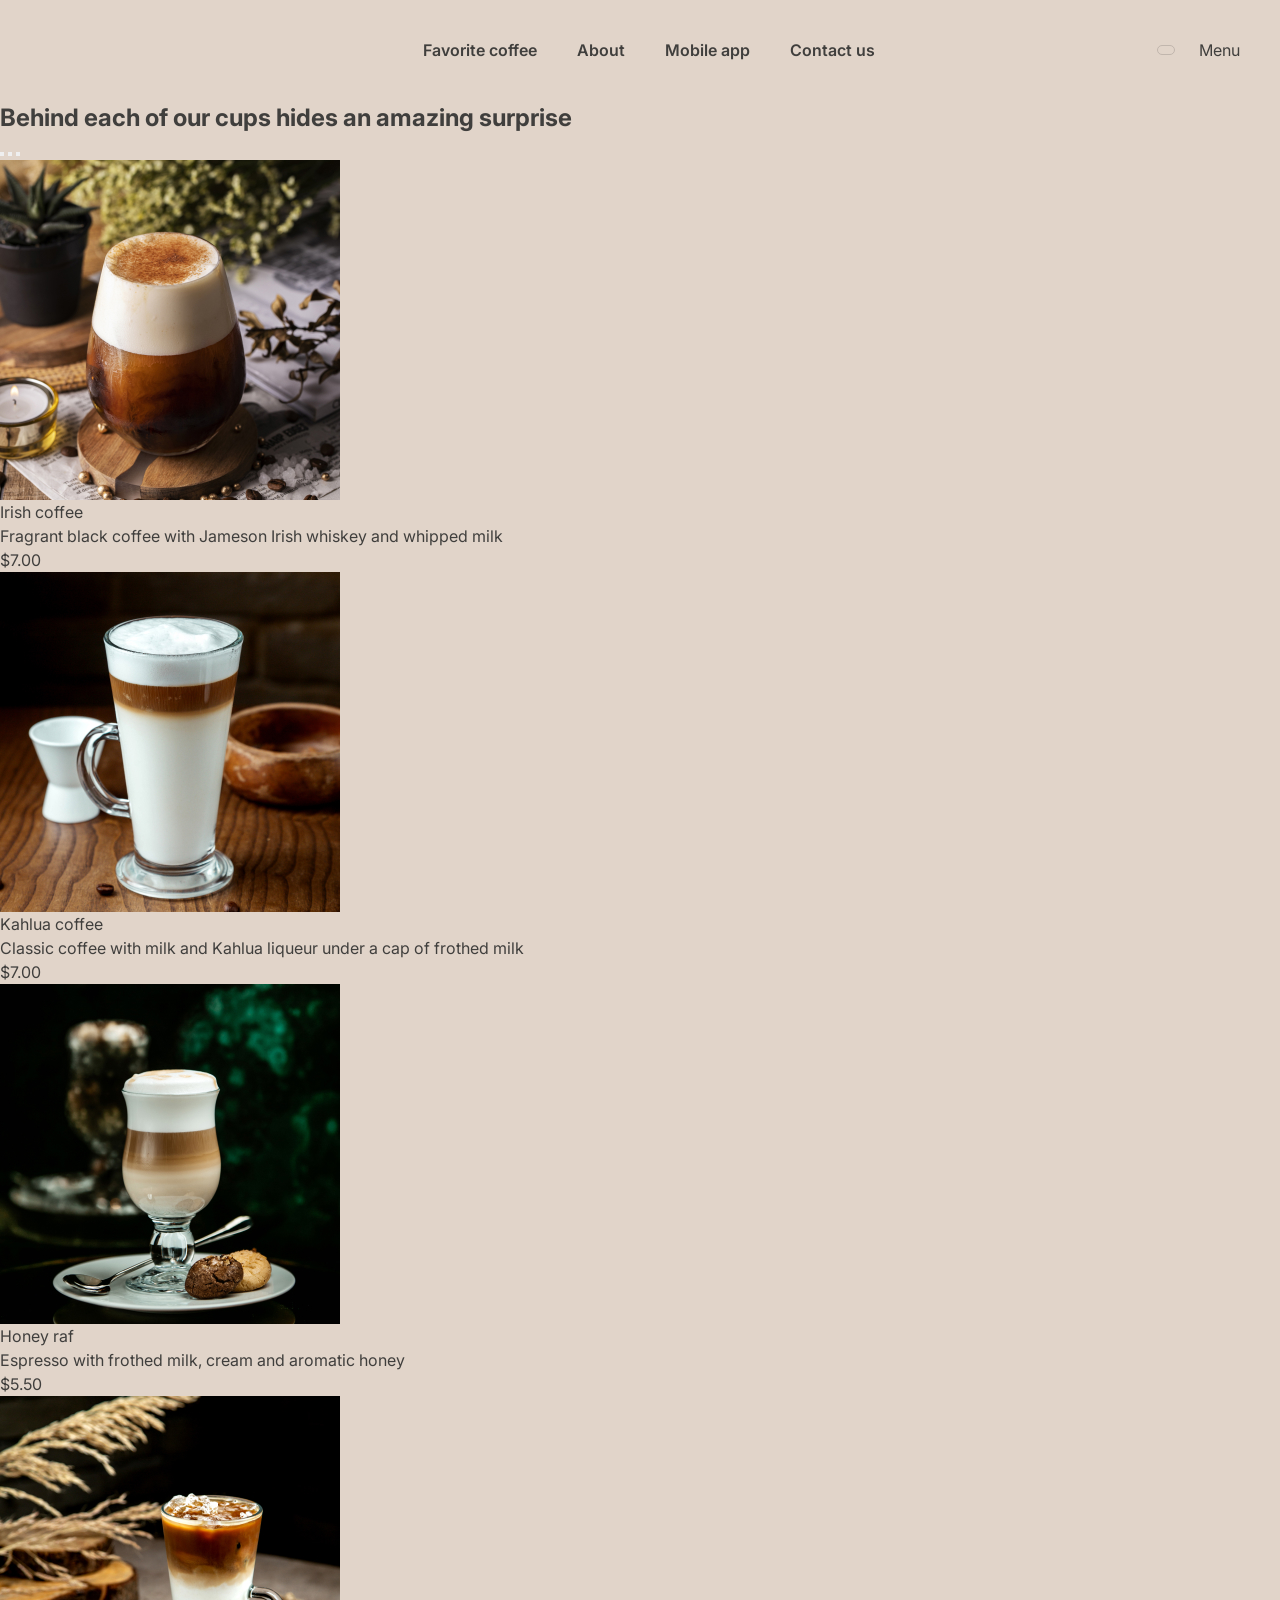
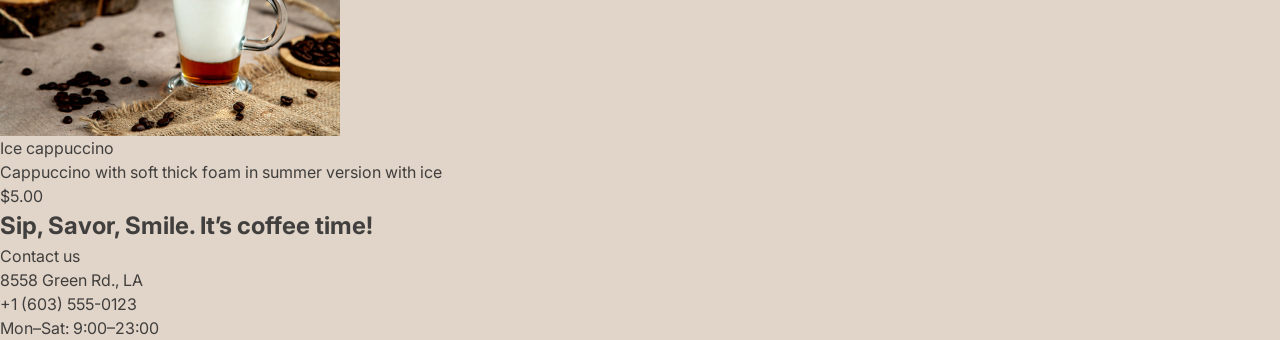
==== menu.html @ b9bd02b5 "feat: add header" ====
<!DOCTYPE html>
<html lang="en">
<head>
  <meta charset="UTF-8">
  <meta name="viewport" content="width=device-width, initial-scale=1.0">
  <title>Menu</title>
  <link rel="preconnect" href="https://fonts.googleapis.com">
  <link rel="preconnect" href="https://fonts.gstatic.com" crossorigin>
  <link href="https://fonts.googleapis.com/css2?family=Inter:ital,opsz,wght@0,14..32,100..900;1,14..32,100..900&family=Manrope:wght@200..800&display=swap" rel="stylesheet">
  <link rel="icon" type="image/svg+xml" href="src/assets/icons/coffee-cup.svg">
  <link rel="stylesheet" href="src/styles/main.css">
</head>
<body>
<header>
  <div class="header__wrapper container">
    <a href="index.html" class="logo" aria-label="Resource Coffee House — на главную"></a>
    <nav class="nav">
      <ul class="nav__list">
        <li class="nav__item"><a href="#" class="nav__link">Favorite coffee</a></li>
        <li class="nav__item"><a href="#" class="nav__link">About</a></li>
        <li class="nav__item"><a href="#" class="nav__link">Mobile app</a></li>
        <li class="nav__item"><a href="#" class="nav__link">Contact us</a></li>
      </ul>
    </nav>
    <div class="header__actions">
      <div class="theme">
        <span></span><span></span>
      </div>
      <div class="burger-menu">
        <span>Menu</span>
        <span></span>
      </div>
    </div>
  </div>
</header>
<main>
  <div class="main__wrapper container">
    <section class="menu">
      <h1>Behind each of our cups hides an amazing surprise</h1>
      <div class="buttons">
        <button class="coffee"></button>
        <button class="tea"></button>
        <button class="dessert"></button>
      </div>
      <div class="menu__content">
        <div class="section-coffee">
          <div class="card">
            <img src="src/assets/img/coffee/coffee-1.jpg" alt="coffee" class="card__img">
            <p class="card__title">Irish coffee</p>
            <p class="card__text">Fragrant black coffee with Jameson Irish whiskey and whipped milk</p>
            <p class="card__price">$7.00</p>
          </div>
          <div class="card">
            <img src="src/assets/img/coffee/coffee-2.jpg" alt="coffee" class="card__img">
            <p class="card__title">Kahlua coffee</p>
            <p class="card__text">Classic coffee with milk and Kahlua liqueur under a cap of frothed milk</p>
            <p class="card__price">$7.00</p>
          </div>
          <div class="card">
            <img src="src/assets/img/coffee/coffee-3.jpg" alt="coffee" class="card__img">
            <p class="card__title">Honey raf</p>
            <p class="card__text">Espresso with frothed milk, cream and aromatic honey</p>
            <p class="card__price">$5.50</p>
          </div>
          <div class="card">
            <img src="src/assets/img/coffee/coffee-4.jpg" alt="coffee" class="card__img">
            <p class="card__title">Ice cappuccino</p>
            <p class="card__text">Cappuccino with soft thick foam in summer version with ice</p>
            <p class="card__price">$5.00</p>
          </div>
        </div>
      </div>
    </section>
  </div>
</main>
<footer>
  <div class="footer__wrapper container">
    <div class="footer__content">
      <h2 class="footer__title">
        Sip, Savor, Smile. It’s coffee time!
      </h2>
      <div class="social-media">
        <a href="#" class="twitter"></a>
        <a href="#" class="instagram"></a>
        <a href="#" class="facebook"></a>
      </div>
    </div>
    <div class="contacts">
      <p>Contact us</p>
      <p>8558 Green Rd.,  LA</p>
      <p>+1 (603) 555-0123</p>
      <p>Mon–Sat: 9:00–23:00</p>
    </div>
  </div>
</footer>
<script type="module" src="src/scripts/menu.js"></script>
</body>
</html>
---- src/styles/main.css ----
@import './base/variables.css';
@import './base/themes.css';
@import './base/reset.css';
@import './base/typography.css';

@import './layout/container.css';
@import './layout/header.css';

@import './components/button.css';
@import './components/card.css';
@import './components/icons.css';

@import './pages/home.css';
@import './pages/menu.css';
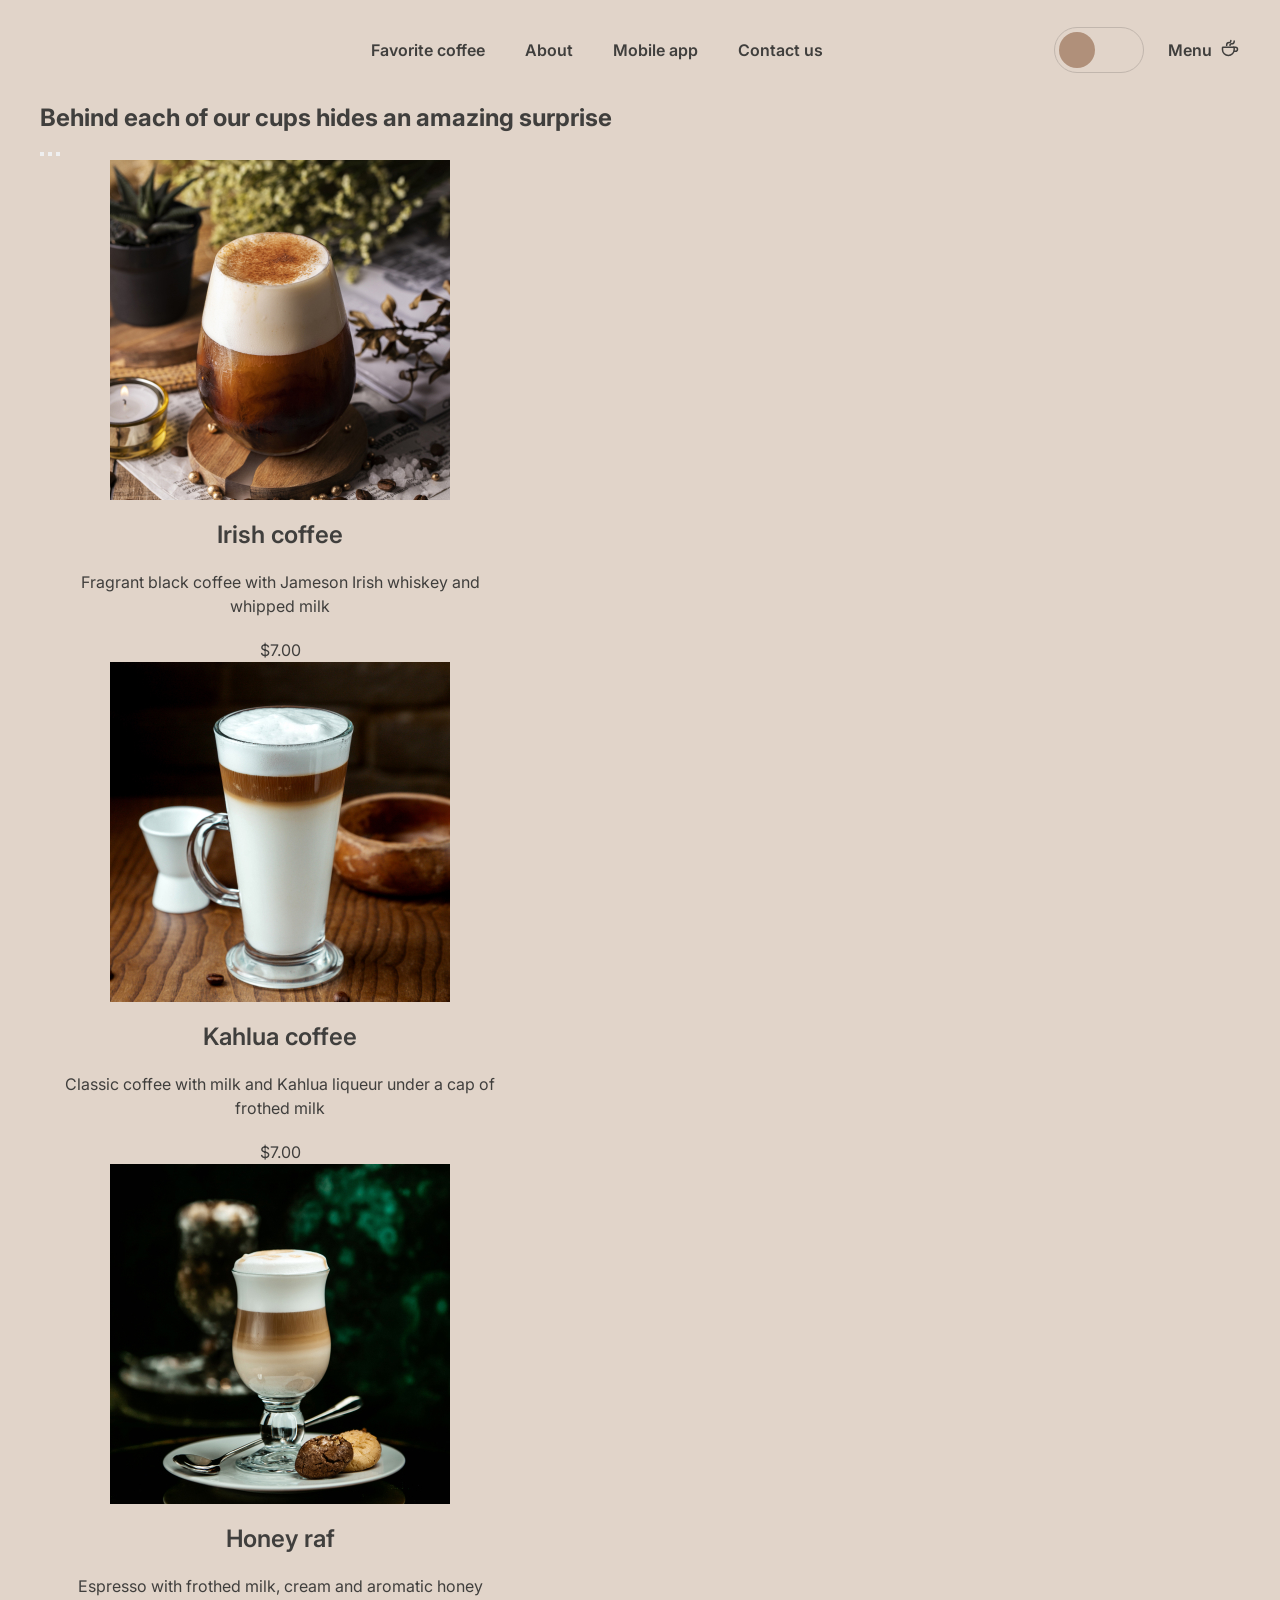
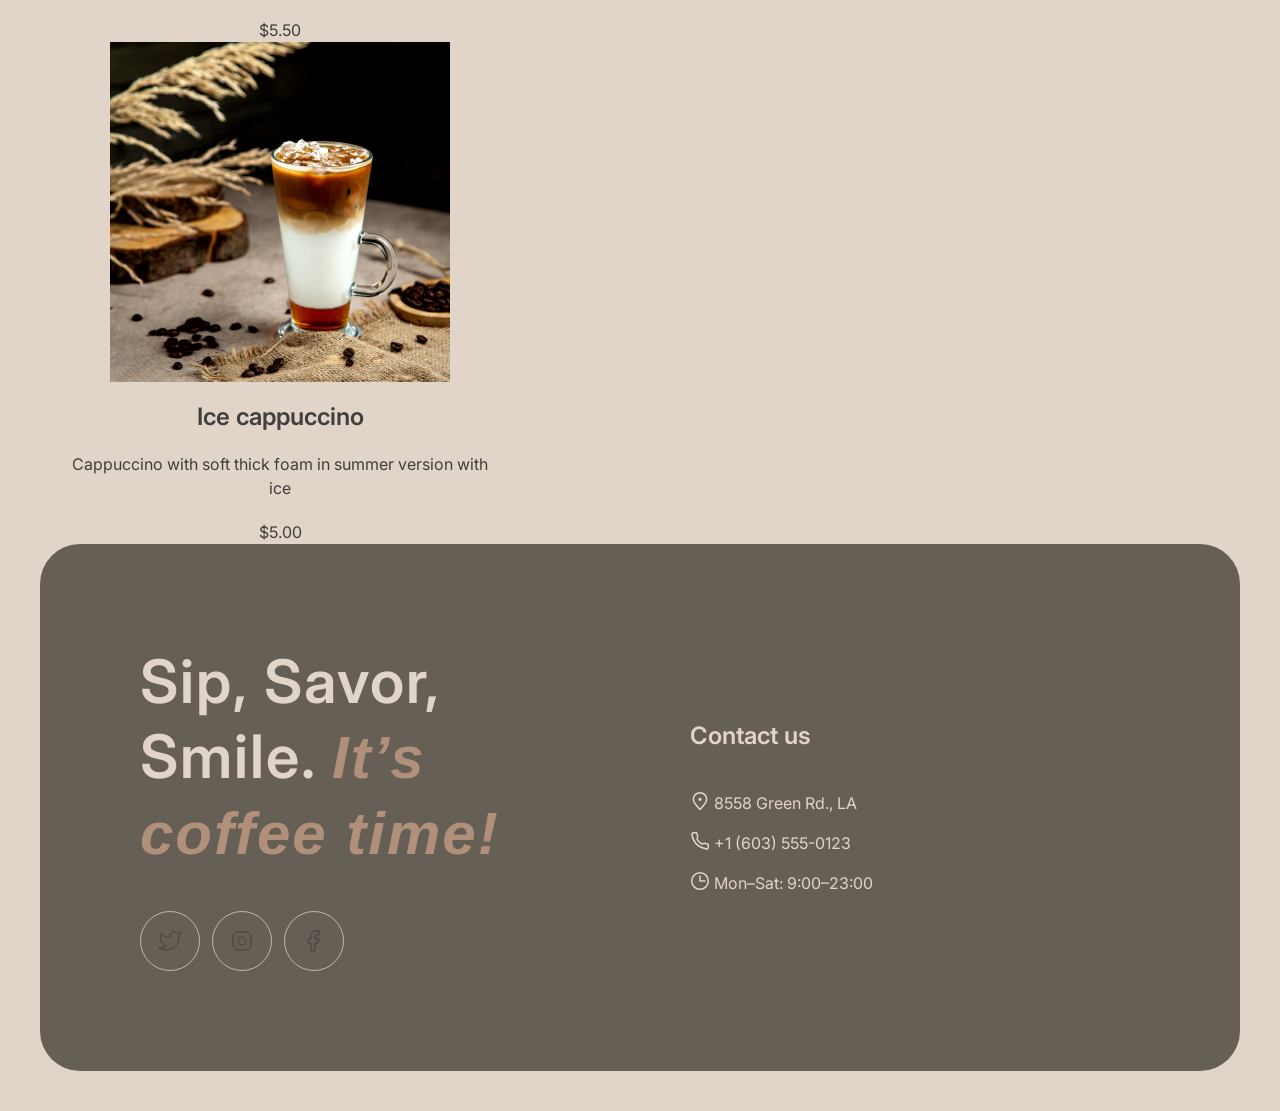
==== commit fe666fce: "feat: complited index.html" ====
--- a/menu.html
+++ b/menu.html
@@ -6,7 +6,9 @@
   <title>Menu</title>
   <link rel="preconnect" href="https://fonts.googleapis.com">
   <link rel="preconnect" href="https://fonts.gstatic.com" crossorigin>
-  <link href="https://fonts.googleapis.com/css2?family=Inter:ital,opsz,wght@0,14..32,100..900;1,14..32,100..900&family=Manrope:wght@200..800&display=swap" rel="stylesheet">
+  <link
+    href="https://fonts.googleapis.com/css2?family=Inter:ital,opsz,wght@0,14..32,100..900;1,14..32,100..900&family=Manrope:wght@200..800&display=swap"
+    rel="stylesheet">
   <link rel="icon" type="image/svg+xml" href="src/assets/icons/coffee-cup.svg">
   <link rel="stylesheet" href="src/styles/main.css">
 </head>
@@ -16,20 +18,25 @@
     <a href="index.html" class="logo" aria-label="Resource Coffee House — на главную"></a>
     <nav class="nav">
       <ul class="nav__list">
-        <li class="nav__item"><a href="#" class="nav__link">Favorite coffee</a></li>
-        <li class="nav__item"><a href="#" class="nav__link">About</a></li>
-        <li class="nav__item"><a href="#" class="nav__link">Mobile app</a></li>
-        <li class="nav__item"><a href="#" class="nav__link">Contact us</a></li>
+        <li class="nav__item"><a href="index.html#favorite-coffee" class="nav__link link">Favorite coffee</a></li>
+        <li class="nav__item"><a href="index.html#about" class="nav__link link">About</a></li>
+        <li class="nav__item"><a href="index.html#mobile-app" class="nav__link link">Mobile app</a></li>
+        <li class="nav__item"><a href="index.html#contact" class="nav__link link">Contact us</a></li>
       </ul>
     </nav>
     <div class="header__actions">
       <div class="theme">
-        <span></span><span></span>
+        <button class="theme-toggle theme-toggle--light" type="button" aria-label="Светлая тема">
+          <span class="icon icon--sun" aria-hidden="true"></span>
+        </button>
+        <button class="theme-toggle theme-toggle--dark" type="button" aria-label="Тёмная тема">
+          <span class="icon icon--moon" aria-hidden="true"></span>
+        </button>
       </div>
-      <div class="burger-menu">
+      <a href="menu.html" class="menu-link link">
         <span>Menu</span>
-        <span></span>
-      </div>
+        <span class="icon icon--coffee-cup menu-link__icon" aria-hidden="true"></span>
+      </a>
     </div>
   </div>
 </header>
@@ -73,23 +80,46 @@
     </section>
   </div>
 </main>
-<footer>
-  <div class="footer__wrapper container">
-    <div class="footer__content">
-      <h2 class="footer__title">
-        Sip, Savor, Smile. It’s coffee time!
-      </h2>
-      <div class="social-media">
-        <a href="#" class="twitter"></a>
-        <a href="#" class="instagram"></a>
-        <a href="#" class="facebook"></a>
+<footer class="footer">
+  <div class="container">
+    <div class="footer__wrapper" id="contact">
+      <div class="footer__content">
+        <h2 class="footer__title section__title">
+          Sip, Savor, Smile. <span class="text-accent second-family">It’s coffee time!</span>
+        </h2>
+        <div class="social-media">
+          <a href="#" class="social-media__button round__button button">
+            <span class="icon icon--twitter icon--media" aria-hidden="true"></span>
+          </a>
+          <a href="#" class="social-media__button round__button button">
+            <span class="icon icon--instagram icon--media" aria-hidden="true"></span>
+          </a>
+          <a href="#" class="social-media__button round__button button">
+            <span class="icon icon--facebook icon--media" aria-hidden="true"></span>
+          </a>
+        </div>
       </div>
-    </div>
-    <div class="contacts">
-      <p>Contact us</p>
-      <p>8558 Green Rd.,  LA</p>
-      <p>+1 (603) 555-0123</p>
-      <p>Mon–Sat: 9:00–23:00</p>
+      <div class="contacts">
+        <h3 class="contacts__title small__title">Contact us</h3>
+        <address class="contacts__block">
+          <ul class="contacts__list">
+            <li class="contacts__item text-body">
+              <span class="icon icon--pin-alt icon--address"></span><a
+              href="https://www.google.com/maps/search/?api=1&query=8558+Green+Rd+Haughton+LA" target="_blank"
+              rel="noopener noreferrer" class="link text-body">
+              8558 Green Rd., LA
+            </a>
+            </li>
+            <li class="contacts__item text-body">
+              <span class="icon icon--phone icon--address"></span><a href="tel:+16035550123" class="link text-body">+1
+              (603) 555-0123</a>
+            </li>
+            <li class="contacts__item text-body"><span class="icon icon--clock icon--address"></span> Mon–Sat:
+              9:00–23:00
+            </li>
+          </ul>
+        </address>
+      </div>
     </div>
   </div>
 </footer>
--- a/src/styles/main.css
+++ b/src/styles/main.css
@@ -5,10 +5,13 @@
 
 @import './layout/container.css';
 @import './layout/header.css';
+@import './layout/footer.css';
 
+@import './components/icons.css';
 @import './components/button.css';
+@import './components/menu_button.css';
+@import './components/slider.css';
 @import './components/card.css';
-@import './components/icons.css';
 
 @import './pages/home.css';
 @import './pages/menu.css';
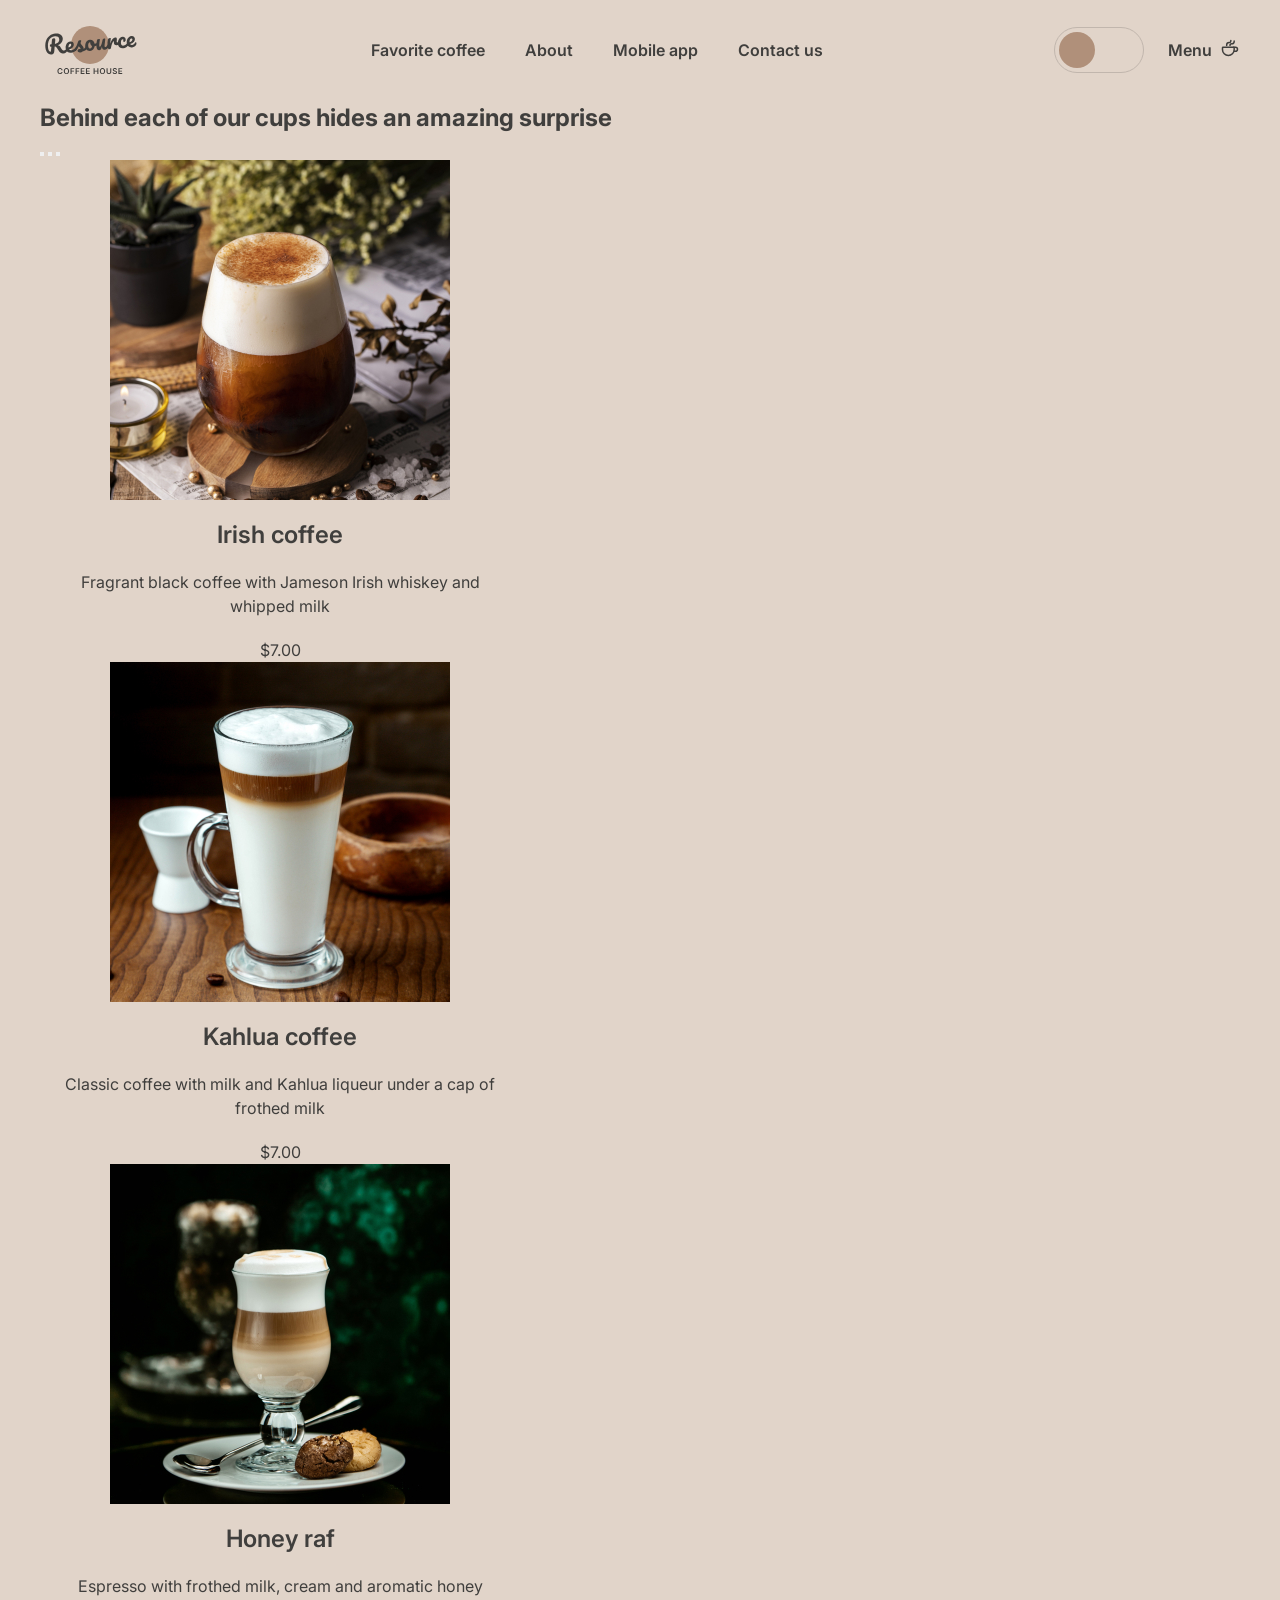
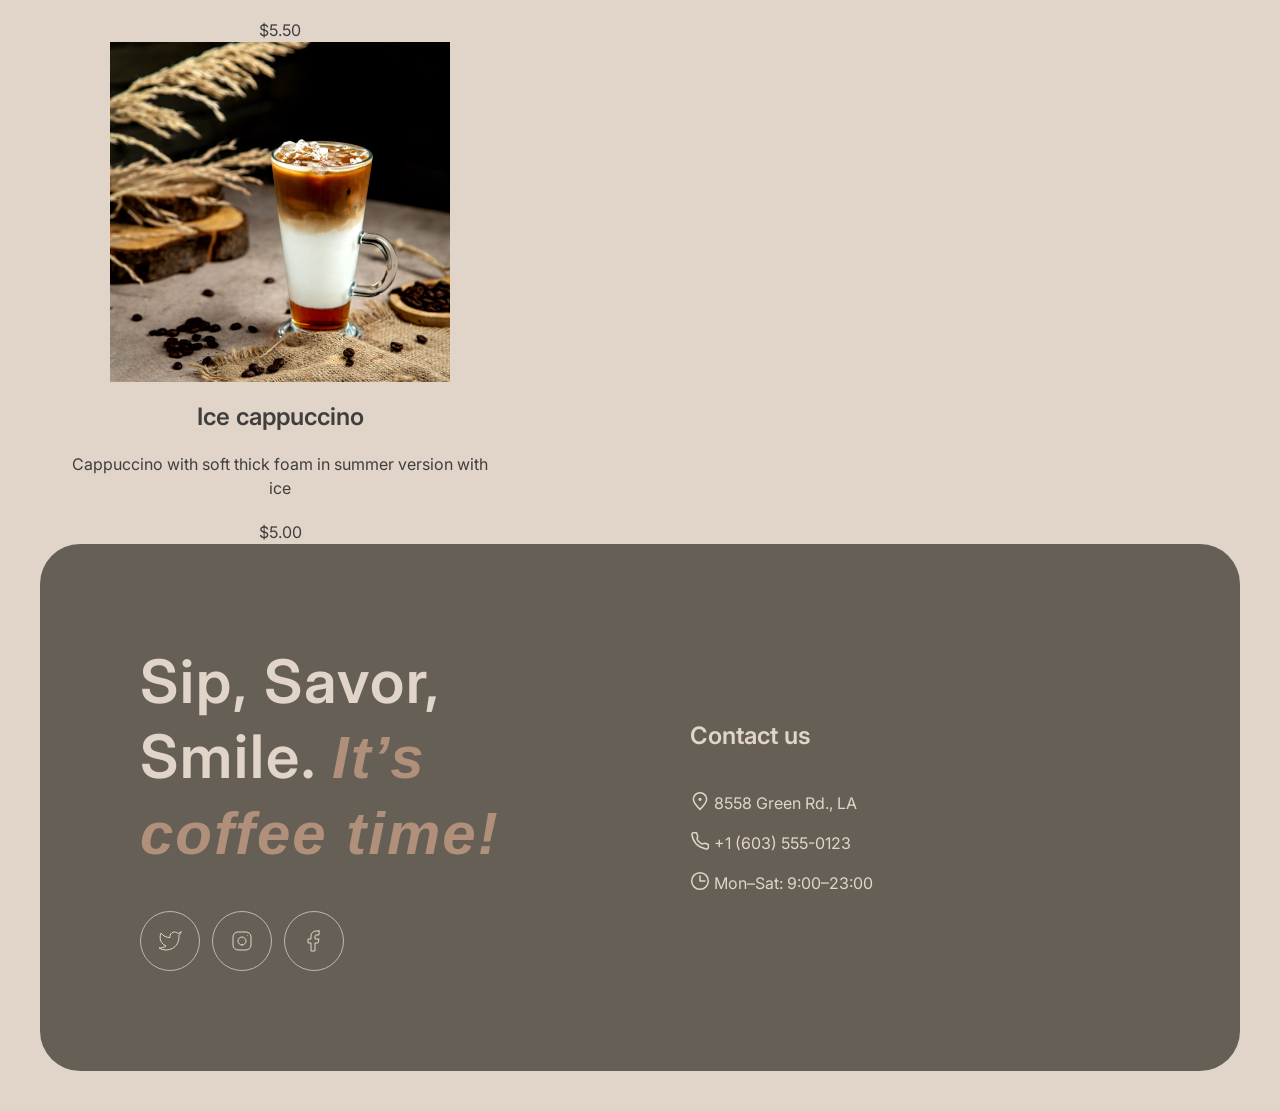
==== commit 7bb8b3e0: "feat: add theme toggle" ====
--- a/menu.html
+++ b/menu.html
@@ -1,5 +1,5 @@
 <!DOCTYPE html>
-<html lang="en">
+<html lang="en" data-theme="light">
 <head>
   <meta charset="UTF-8">
   <meta name="viewport" content="width=device-width, initial-scale=1.0">
@@ -15,13 +15,35 @@
 <body>
 <header>
   <div class="header__wrapper container">
-    <a href="index.html" class="logo" aria-label="Resource Coffee House — на главную"></a>
+    <a href="index.html" class="logo" aria-label="Resource Coffee House — на главную"><svg class="logo__svg" width="100" height="60" viewBox="0 0 100 60" fill="none" xmlns="http://www.w3.org/2000/svg">
+      <path d="M69 25C69 35.4934 60.4934 44 50 44C39.5066 44 31 35.4934 31 25C31 14.5066 39.5066 6 50 6C60.4934 6 69 14.5066 69 25Z" fill="var(--logo-accent)"/>
+      <path d="M95.6784 22.2913C95.8856 22.2732 96.0534 22.3548 96.1817 22.5364C96.326 22.7165 96.4127 22.9739 96.442 23.3086C96.4922 23.8824 96.4 24.3884 96.1652 24.8265C95.7789 25.5509 95.2359 26.1365 94.5362 26.5832C93.8524 27.0285 93.0084 27.295 92.0042 27.3829C90.4741 27.5168 89.2469 27.1664 88.3226 26.3318C87.3969 25.4812 86.8658 24.2749 86.7291 22.7129C86.6329 21.6131 86.7748 20.5727 87.1547 19.5919C87.5333 18.5951 88.1046 17.7822 88.8687 17.1532C89.6487 16.5229 90.5568 16.1623 91.5928 16.0717C92.5173 15.9908 93.2829 16.2049 93.8895 16.714C94.4948 17.2071 94.8386 17.9239 94.9209 18.8643C95.0171 19.9641 94.7016 20.9473 93.9743 21.814C93.2617 22.6633 91.9772 23.4021 90.1208 24.0303C90.5675 24.73 91.2451 25.0401 92.1537 24.9606C92.8072 24.9035 93.3279 24.7053 93.7158 24.3662C94.1197 24.0257 94.5692 23.4725 95.0643 22.7064C95.2346 22.4506 95.4393 22.3122 95.6784 22.2913ZM91.3914 18.4503C90.8016 18.5019 90.3295 18.8885 89.9751 19.6102C89.6365 20.3304 89.5098 21.1767 89.5949 22.149L89.5991 22.1968C90.5199 21.8914 91.2318 21.4918 91.7347 20.9981C92.2376 20.5044 92.4632 19.9626 92.4117 19.3729C92.3852 19.0701 92.2766 18.8386 92.0859 18.6786C91.9098 18.5013 91.6783 18.4252 91.3914 18.4503Z" fill="var(--logo-text)"/>
+      <path d="M83.2976 28.1446C81.7356 28.2813 80.4779 27.9497 79.5245 27.1497C78.5857 26.3324 78.0529 25.1985 77.926 23.7481C77.813 22.457 77.969 21.303 78.394 20.2861C78.819 19.2692 79.4149 18.4622 80.1818 17.8651C80.9487 17.268 81.7784 16.9304 82.671 16.8523C83.5477 16.7756 84.2481 16.9793 84.7723 17.4635C85.311 17.9303 85.6159 18.5702 85.6871 19.383C85.7456 20.0525 85.6437 20.6316 85.3813 21.1203C85.1348 21.6076 84.7725 21.8722 84.2944 21.9141C83.9915 21.9406 83.7382 21.8904 83.5344 21.7637C83.3465 21.6356 83.2414 21.444 83.2191 21.189C83.2093 21.0774 83.2141 20.9485 83.2334 20.8023C83.2527 20.6561 83.2676 20.5504 83.278 20.4852C83.3367 20.2392 83.357 20.0125 83.3389 19.8053C83.3208 19.5981 83.2511 19.4436 83.1297 19.3418C83.0243 19.2386 82.876 19.1953 82.6847 19.2121C82.3181 19.2441 81.9901 19.4415 81.7006 19.8041C81.4097 20.1508 81.193 20.6114 81.0506 21.186C80.9081 21.7606 80.8661 22.3826 80.9247 23.0521C81.0865 24.901 81.9723 25.7551 83.5821 25.6142C84.2356 25.557 84.9181 25.2805 85.6296 24.7846C86.3556 24.2714 87.0469 23.5444 87.7034 22.6036C87.8752 22.3637 88.0806 22.2333 88.3197 22.2124C88.5269 22.1942 88.6946 22.2759 88.8229 22.4574C88.9672 22.6375 89.054 22.895 89.0832 23.2297C89.1362 23.8354 89.028 24.3427 88.7587 24.7518C88.0904 25.7418 87.2526 26.5378 86.2452 27.1399C85.2524 27.7247 84.2699 28.0596 83.2976 28.1446Z" fill="var(--logo-text)"/>
+      <path d="M69.548 29.3476C68.9423 29.4006 68.4841 29.1195 68.1733 28.5042C67.8784 27.8876 67.6696 26.8779 67.5469 25.4753C67.3656 23.4032 67.4882 21.4089 67.9148 19.4924C68.0179 19.0177 68.2197 18.6627 68.5203 18.4276C68.8355 18.1752 69.288 18.0232 69.8778 17.9716C70.1965 17.9437 70.4232 17.964 70.5577 18.0326C70.6921 18.1011 70.7692 18.2469 70.7887 18.4701C70.811 18.7251 70.7416 19.3094 70.5806 20.2229C70.477 20.8744 70.3983 21.4434 70.3445 21.93C70.2907 22.4165 70.2626 23.0132 70.2602 23.7201C70.6663 22.3033 71.1584 21.136 71.7366 20.2181C72.3148 19.3002 72.8987 18.6308 73.4883 18.2098C74.0938 17.7874 74.6595 17.5532 75.1855 17.5072C76.2215 17.4166 76.7849 17.8893 76.8755 18.9253C76.8936 19.1325 76.8658 19.6409 76.7921 20.4504C76.7204 21.0991 76.6915 21.5032 76.7054 21.6626C76.7542 22.2204 76.9779 22.4819 77.3764 22.4471C77.8227 22.408 78.3658 22.0072 79.0057 21.2445C79.1948 21.0191 79.4009 20.8967 79.6241 20.8772C79.8313 20.8591 79.9991 20.9408 80.1274 21.1223C80.2702 21.2864 80.3549 21.5199 80.3814 21.8228C80.433 22.4125 80.314 22.8887 80.0245 23.2513C79.6187 23.7526 79.1275 24.1971 78.5511 24.5848C77.9893 24.9552 77.3736 25.1697 76.7042 25.2282C75.8594 25.3021 75.1951 25.1434 74.7111 24.7521C74.2431 24.3594 73.977 23.7965 73.9129 23.0633C73.892 22.8242 73.895 22.583 73.9219 22.3397C73.9258 22.0182 73.923 21.8016 73.9132 21.69C73.8909 21.435 73.7921 21.3151 73.6167 21.3305C73.3777 21.3514 73.0826 21.6503 72.7315 22.2271C72.395 22.7865 72.0738 23.5213 71.768 24.4314C71.4621 25.3415 71.2322 26.2932 71.0782 27.2864C70.9684 28.0509 70.8058 28.5791 70.5904 28.8709C70.3896 29.1455 70.0421 29.3044 69.548 29.3476Z" fill="var(--logo-text)"/>
+      <path d="M59.2452 30.2488C58.5279 30.3116 57.9096 30.0364 57.3902 29.4233C56.8853 28.7929 56.5897 27.9836 56.5032 26.9954C56.3986 25.8 56.3828 24.7012 56.4557 23.699C56.5273 22.6809 56.6975 21.5979 56.9665 20.4501C57.0841 19.958 57.2772 19.5958 57.546 19.3635C57.8148 19.1312 58.26 18.9878 58.8816 18.9334C59.2323 18.9028 59.4762 18.9376 59.6135 19.038C59.7667 19.1371 59.8531 19.2981 59.8726 19.5213C59.8838 19.6488 59.8337 20.0868 59.7226 20.8354C59.6148 21.4391 59.534 21.9842 59.4802 22.4707C59.3078 24.1722 59.246 25.3019 59.2948 25.8598C59.3241 26.1945 59.3849 26.4301 59.4771 26.5666C59.568 26.6871 59.7011 26.7397 59.8764 26.7244C60.1155 26.7035 60.3895 26.4386 60.6983 25.9297C61.023 25.4195 61.3421 24.6608 61.6555 23.6536C61.9849 22.6451 62.2788 21.4148 62.5372 19.9627C62.6229 19.4734 62.7842 19.114 63.0211 18.8845C63.2739 18.6535 63.6633 18.5151 64.1893 18.4691C64.5559 18.437 64.8151 18.4625 64.967 18.5456C65.1174 18.6127 65.203 18.7658 65.224 19.0049C65.2588 19.4034 65.1551 20.5127 64.9128 22.3327C64.645 24.412 64.532 25.6907 64.5739 26.1688C64.6004 26.4717 64.685 26.7052 64.8279 26.8694C64.9693 27.0176 65.1437 27.0827 65.3509 27.0645C65.6697 27.0366 66.0275 26.8126 66.4244 26.3924C66.8358 25.9549 67.3698 25.2657 68.0263 24.3249C68.198 24.0851 68.4035 23.9547 68.6425 23.9337C68.8498 23.9156 69.0175 23.9973 69.1458 24.1788C69.2901 24.3589 69.3768 24.6163 69.4061 24.9511C69.4619 25.5886 69.3537 26.096 69.0815 26.4731C68.4701 27.3779 67.7896 28.1361 67.04 28.7477C66.3064 29.358 65.4375 29.707 64.4334 29.7949C63.6683 29.8618 63.0766 29.6165 62.6585 29.0588C62.2562 28.4997 62.0084 27.6862 61.9149 26.6183C61.7388 27.7259 61.4055 28.5982 60.9152 29.2354C60.4235 29.8566 59.8668 30.1944 59.2452 30.2488Z" fill="var(--logo-text)"/>
+      <path d="M57.5606 22.8796C57.7678 22.8614 57.9362 22.9511 58.0659 23.1485C58.1956 23.346 58.2744 23.6041 58.3023 23.9229C58.3692 24.688 58.1779 25.1625 57.7282 25.3463C56.8011 25.7647 55.7659 26.048 54.6225 26.1963C54.4367 27.5616 53.9332 28.6898 53.1117 29.5808C52.2888 30.4559 51.3115 30.9429 50.1799 31.0419C49.2235 31.1256 48.3824 30.9663 47.6566 30.564C46.9467 30.1603 46.383 29.5913 45.9654 28.8569C45.5478 28.1225 45.3 27.309 45.2219 26.4164C45.1159 25.205 45.2529 24.1089 45.6328 23.1281C46.0114 22.1313 46.5841 21.3343 47.351 20.7372C48.1165 20.1242 48.9933 19.7744 49.9816 19.688C51.1929 19.582 52.2022 19.9193 53.0093 20.6999C53.8309 21.4632 54.3592 22.453 54.5941 23.6691C55.339 23.5558 56.2177 23.3183 57.23 22.9567C57.3547 22.9136 57.4649 22.8879 57.5606 22.8796ZM50.1494 28.4908C50.6595 28.4462 51.0797 28.2007 51.41 27.7542C51.7563 27.3063 51.959 26.6863 52.0182 25.8941C51.4948 25.6026 51.0739 25.1977 50.7555 24.6795C50.4531 24.1599 50.2754 23.5972 50.2224 22.9916C50.2001 22.7365 50.2017 22.4794 50.2272 22.2202L50.1076 22.2307C49.4701 22.2864 48.9633 22.644 48.5873 23.3032C48.2259 23.9452 48.094 24.824 48.1916 25.9398C48.2683 26.8164 48.4942 27.4712 48.8694 27.9042C49.2605 28.3357 49.6872 28.5313 50.1494 28.4908Z" fill="var(--logo-text)"/>
+      <path d="M40.3093 32.4354C39.4805 32.508 38.8262 32.3725 38.3464 32.029C37.8826 31.6841 37.6298 31.2726 37.5879 30.7944C37.5517 30.38 37.6717 30.0081 37.9481 29.6787C38.2244 29.3494 38.6575 29.1589 39.2472 29.1073C39.4544 29.0892 39.6956 29.0922 39.9708 29.1163C40.2604 29.1231 40.4777 29.1282 40.6226 29.1316C40.5704 28.7185 40.4406 28.3364 40.2332 27.9851C40.0417 27.6325 39.8038 27.3 39.5195 26.9876C39.2338 26.6592 38.9682 26.3773 38.7228 26.1418C38.3109 27.1254 37.8851 27.9497 37.4454 28.6145C37.0216 29.278 36.5472 29.9137 36.0222 30.5218C35.7604 30.8338 35.4701 31.0038 35.1513 31.0316C34.8963 31.054 34.6814 30.9844 34.5067 30.823C34.3306 30.6457 34.2307 30.4216 34.207 30.1506C34.1791 29.8318 34.2648 29.5272 34.4643 29.2367L34.7416 28.827C35.5235 27.6664 36.1068 26.7159 36.4918 25.9756C36.7223 25.4896 36.9874 24.8481 37.2871 24.0509C37.5853 23.2379 37.8735 22.4016 38.1517 21.542C38.3932 20.8142 38.9921 20.4085 39.9484 20.3248C40.3947 20.2858 40.709 20.2984 40.8913 20.3628C41.0736 20.4271 41.1725 20.547 41.1878 20.7223C41.1962 20.8179 41.1775 20.9722 41.1319 21.1849C41.0863 21.3977 41.0167 21.6126 40.9233 21.8296C40.6866 22.4285 40.5857 22.9272 40.6205 23.3257C40.6415 23.5647 40.7442 23.8208 40.9286 24.0937C41.1291 24.3653 41.4235 24.7009 41.8118 25.1006C42.3804 25.7254 42.8131 26.2657 43.11 26.7216C43.4214 27.1601 43.6015 27.6583 43.6503 28.2162C43.6642 28.3756 43.6678 28.6001 43.6611 28.8898C44.4156 28.5187 45.2617 27.6335 46.1993 26.2345C46.371 25.9946 46.5765 25.8642 46.8155 25.8433C47.0227 25.8252 47.1905 25.9069 47.3188 26.0884C47.4631 26.2685 47.5498 26.5259 47.5791 26.8606C47.6321 27.4663 47.5239 27.9737 47.2545 28.3827C46.544 29.4407 45.8382 30.185 45.1371 30.6158C44.4505 31.0292 43.5747 31.2985 42.5095 31.4238C41.9194 32.0215 41.186 32.3587 40.3093 32.4354Z" fill="var(--logo-text)"/>
+      <path d="M36.6171 26.7357C36.8243 26.7175 36.9921 26.7992 37.1204 26.9807C37.2646 27.1608 37.3514 27.4183 37.3807 27.753C37.4365 28.3905 37.3283 28.8979 37.0561 29.2751C36.5291 30.0439 35.7502 30.7786 34.7193 31.4791C33.7044 32.1782 32.5833 32.5815 31.3559 32.6888C29.6823 32.8353 28.3436 32.4947 27.3396 31.667C26.3356 30.8394 25.7646 29.6365 25.6266 28.0586C25.5304 26.9588 25.6722 25.9185 26.0522 24.9376C26.4308 23.9408 27.0021 23.1279 27.7662 22.4989C28.5462 21.8686 29.4542 21.508 30.4903 21.4174C31.4147 21.3365 32.1803 21.5506 32.787 22.0597C33.3923 22.5528 33.7361 23.2696 33.8183 24.21C33.9145 25.3098 33.599 26.293 32.8718 27.1597C32.1591 28.009 30.8826 28.7471 29.0422 29.3739C29.5048 30.0722 30.294 30.3726 31.4098 30.275C32.127 30.2122 32.9183 29.894 33.7836 29.3204C34.6634 28.7295 35.4025 27.9983 36.0009 27.1269C36.1726 26.887 36.378 26.7566 36.6171 26.7357ZM30.2888 23.796C29.6991 23.8476 29.227 24.2342 28.8725 24.9559C28.534 25.6761 28.4073 26.5224 28.4923 27.4947L28.4965 27.5425C29.4174 27.2371 30.1293 26.8375 30.6322 26.3438C31.1351 25.8501 31.3607 25.3083 31.3091 24.7186C31.2826 24.4158 31.174 24.1843 30.9834 24.0243C30.8072 23.847 30.5757 23.7709 30.2888 23.796Z" fill="var(--logo-text)"/>
+      <path d="M27.6906 27.5167C27.8978 27.4986 28.0656 27.5803 28.1939 27.7618C28.3382 27.9419 28.4249 28.1993 28.4542 28.5341C28.5086 29.1557 28.4004 29.6631 28.1296 30.0561C27.4454 31.0476 26.7351 31.8324 25.9987 32.4108C25.261 32.9733 24.3581 33.3012 23.2902 33.3946C22.2541 33.4853 21.3451 33.2837 20.5631 32.79C19.797 32.2949 19.028 31.3985 18.256 30.1009C17.6351 29.063 17.151 28.3023 16.8035 27.8188C16.4547 27.3193 16.119 26.9712 15.7967 26.7745C15.4903 26.5765 15.1198 26.4724 14.6852 26.4622C14.6508 26.8025 14.5595 27.8705 14.4114 29.6663C14.3537 30.4744 14.3165 30.9675 14.3 31.1456C14.2256 32.1319 13.9724 32.9089 13.5402 33.4767C13.1067 34.0286 12.4038 34.3471 11.4315 34.4321C10.3636 34.5256 9.38799 34.2977 8.50477 33.7486C7.63609 33.1822 6.9298 32.3606 6.38589 31.2839C5.84059 30.1913 5.50518 28.9277 5.37968 27.4932C5.1454 24.8154 5.40544 22.4638 6.15978 20.4383C6.93006 18.4115 8.10738 16.8148 9.69174 15.6483C11.2906 14.4644 13.1899 13.7763 15.3895 13.5838C16.9196 13.45 18.223 13.5688 19.2994 13.9404C20.3759 14.312 21.1968 14.8826 21.762 15.6523C22.3432 16.4206 22.6784 17.3148 22.7676 18.3349C22.8457 19.2275 22.7073 20.1229 22.3522 21.0213C22.0117 21.9023 21.4476 22.7066 20.66 23.434C19.8724 24.1614 18.8869 24.7375 17.7034 25.1622C18.4866 25.3025 19.1057 25.5856 19.5605 26.0116C20.0154 26.4376 20.4891 27.0787 20.9816 27.9351C21.5115 28.8524 22.0112 29.5153 22.4806 29.924C22.966 30.3312 23.4955 30.5098 24.0693 30.4596C24.5794 30.4149 25.0509 30.205 25.4838 29.8299C25.9154 29.4388 26.4456 28.7981 27.0744 27.9079C27.2461 27.6681 27.4515 27.5377 27.6906 27.5167ZM11.3837 26.727C10.8418 26.7744 10.4561 26.6797 10.2266 26.4428C10.013 26.2045 9.89225 25.9259 9.86436 25.6071C9.8309 25.2246 9.92394 24.9113 10.1435 24.6672C10.379 24.4218 10.6562 24.2851 10.9749 24.2572L11.5727 24.2049C11.691 22.6206 11.8123 21.2528 11.9364 20.1016C12.053 19.0474 12.6771 18.4708 13.8088 18.3718C14.7173 18.2923 15.2071 18.659 15.2782 19.4719C15.2936 19.6473 15.2975 19.7835 15.2899 19.8805L14.9199 23.9121C15.7764 23.789 16.5393 23.5134 17.2085 23.0855C17.8937 22.6561 18.4149 22.0966 18.7722 21.4068C19.1454 20.7156 19.2957 19.9556 19.2232 19.1268C19.1353 18.1226 18.7236 17.3636 17.988 16.8498C17.2524 16.3359 16.2232 16.1369 14.9002 16.2526C13.3382 16.3893 12.0016 16.8997 10.8904 17.7839C9.79381 18.6508 8.98568 19.8779 8.46605 21.4653C7.94503 23.0366 7.78003 24.9142 7.97108 27.0978C8.06033 28.1179 8.24063 28.9855 8.51198 29.7006C8.78334 30.4157 9.08648 30.9432 9.42139 31.2834C9.75631 31.6235 10.0592 31.7817 10.3302 31.7579C10.5374 31.7398 10.6957 31.6216 10.8051 31.4032C10.9304 31.1834 11.0127 30.839 11.052 30.3698L11.3837 26.727Z" fill="var(--logo-text)"/>
+      <path d="M78.4033 54.0001V48.1819H82.1874V49.0654H79.4573V50.645H81.9914V51.5285H79.4573V53.1165H82.2101V54.0001H78.4033Z" fill="var(--logo-text)"/>
+      <path d="M75.9698 49.7813C75.9433 49.5332 75.8316 49.34 75.6346 49.2017C75.4395 49.0635 75.1857 48.9943 74.8732 48.9943C74.6535 48.9943 74.4651 49.0275 74.3079 49.0938C74.1507 49.1601 74.0304 49.25 73.9471 49.3637C73.8638 49.4773 73.8211 49.607 73.8192 49.7529C73.8192 49.8741 73.8467 49.9792 73.9016 50.0682C73.9585 50.1572 74.0352 50.233 74.1317 50.2955C74.2283 50.3561 74.3353 50.4072 74.4528 50.4489C74.5702 50.4906 74.6886 50.5256 74.8079 50.554L75.3533 50.6904C75.573 50.7415 75.7842 50.8106 75.9869 50.8977C76.1914 50.9849 76.3742 51.0947 76.5352 51.2273C76.698 51.3599 76.8268 51.5199 76.9215 51.7074C77.0162 51.8949 77.0636 52.1146 77.0636 52.3665C77.0636 52.7074 76.9764 53.0076 76.8022 53.2671C76.628 53.5246 76.3761 53.7263 76.0465 53.8722C75.7189 54.0161 75.3221 54.0881 74.8562 54.0881C74.4035 54.0881 74.0105 54.018 73.6772 53.8779C73.3458 53.7377 73.0863 53.5332 72.8988 53.2642C72.7132 52.9953 72.6128 52.6676 72.5977 52.2813H73.6346C73.6497 52.4839 73.7122 52.6525 73.8221 52.787C73.9319 52.9214 74.0749 53.0218 74.2511 53.0881C74.4291 53.1544 74.628 53.1875 74.8477 53.1875C75.0768 53.1875 75.2776 53.1534 75.4499 53.0852C75.6242 53.0152 75.7605 52.9186 75.859 52.7955C75.9575 52.6705 76.0077 52.5246 76.0096 52.358C76.0077 52.2065 75.9632 52.0815 75.8761 51.983C75.7889 51.8826 75.6668 51.7993 75.5096 51.733C75.3543 51.6648 75.1725 51.6042 74.9641 51.5512L74.3022 51.3807C73.823 51.2576 73.4442 51.071 73.1658 50.821C72.8893 50.5692 72.7511 50.2349 72.7511 49.8182C72.7511 49.4754 72.8439 49.1752 73.0295 48.9176C73.217 48.6601 73.4717 48.4602 73.7937 48.3182C74.1156 48.1743 74.4802 48.1023 74.8874 48.1023C75.3003 48.1023 75.6621 48.1743 75.9727 48.3182C76.2852 48.4602 76.5304 48.6582 76.7085 48.912C76.8865 49.1638 76.9783 49.4536 76.984 49.7813H75.9698Z" fill="var(--logo-text)"/>
+      <path d="M70.2086 48.1819H71.2626V51.983C71.2626 52.3997 71.1641 52.7662 70.9672 53.0825C70.7721 53.3987 70.4975 53.6459 70.1433 53.8239C69.7891 54.0001 69.3753 54.0881 68.9018 54.0881C68.4264 54.0881 68.0117 54.0001 67.6575 53.8239C67.3033 53.6459 67.0287 53.3987 66.8336 53.0825C66.6386 52.7662 66.541 52.3997 66.541 51.983V48.1819H67.595V51.895C67.595 52.1374 67.648 52.3533 67.7541 52.5427C67.862 52.7321 68.0136 52.8807 68.2086 52.9887C68.4037 53.0948 68.6348 53.1478 68.9018 53.1478C69.1689 53.1478 69.3999 53.0948 69.595 52.9887C69.792 52.8807 69.9435 52.7321 70.0495 52.5427C70.1556 52.3533 70.2086 52.1374 70.2086 51.895V48.1819Z" fill="var(--logo-text)"/>
+      <path d="M65.1444 51.0909C65.1444 51.7178 65.027 52.2548 64.7922 52.7017C64.5592 53.1468 64.241 53.4877 63.8376 53.7245C63.4361 53.9612 62.9806 54.0796 62.4711 54.0796C61.9617 54.0796 61.5052 53.9612 61.1018 53.7245C60.7003 53.4858 60.3821 53.144 60.1473 52.6989C59.9143 52.2519 59.7979 51.7159 59.7979 51.0909C59.7979 50.464 59.9143 49.9281 60.1473 49.483C60.3821 49.036 60.7003 48.6942 61.1018 48.4574C61.5052 48.2207 61.9617 48.1023 62.4711 48.1023C62.9806 48.1023 63.4361 48.2207 63.8376 48.4574C64.241 48.6942 64.5592 49.036 64.7922 49.483C65.027 49.9281 65.1444 50.464 65.1444 51.0909ZM64.0848 51.0909C64.0848 50.6496 64.0157 50.2775 63.8774 49.9745C63.741 49.6695 63.5516 49.4394 63.3092 49.2841C63.0668 49.1269 62.7874 49.0483 62.4711 49.0483C62.1549 49.0483 61.8755 49.1269 61.6331 49.2841C61.3907 49.4394 61.2003 49.6695 61.0621 49.9745C60.9257 50.2775 60.8575 50.6496 60.8575 51.0909C60.8575 51.5322 60.9257 51.9053 61.0621 52.2102C61.2003 52.5133 61.3907 52.7434 61.6331 52.9006C61.8755 53.0559 62.1549 53.1335 62.4711 53.1335C62.7874 53.1335 63.0668 53.0559 63.3092 52.9006C63.5516 52.7434 63.741 52.5133 63.8774 52.2102C64.0157 51.9053 64.0848 51.5322 64.0848 51.0909Z" fill="var(--logo-text)"/>
+      <path d="M53.5918 54.0001V48.1819H54.6458V50.645H57.3418V48.1819H58.3986V54.0001H57.3418V51.5285H54.6458V54.0001H53.5918Z" fill="var(--logo-text)"/>
+      <path d="M45.9482 54.0001V48.1819H49.7323V49.0654H47.0022V50.645H49.5363V51.5285H47.0022V53.1165H49.7551V54.0001H45.9482Z" fill="var(--logo-text)"/>
+      <path d="M40.6895 54.0001V48.1819H44.4735V49.0654H41.7434V50.645H44.2775V51.5285H41.7434V53.1165H44.4963V54.0001H40.6895Z" fill="var(--logo-text)"/>
+      <path d="M35.6016 54.0001V48.1819H39.3288V49.0654H36.6555V50.645H39.0732V51.5285H36.6555V54.0001H35.6016Z" fill="var(--logo-text)"/>
+      <path d="M30.5137 54.0001V48.1819H34.2409V49.0654H31.5676V50.645H33.9853V51.5285H31.5676V54.0001H30.5137Z" fill="var(--logo-text)"/>
+      <path d="M29.1181 51.0909C29.1181 51.7178 29.0007 52.2548 28.7658 52.7017C28.5328 53.1468 28.2147 53.4877 27.8113 53.7245C27.4097 53.9612 26.9542 54.0796 26.4448 54.0796C25.9353 54.0796 25.4789 53.9612 25.0755 53.7245C24.6739 53.4858 24.3558 53.144 24.1209 52.6989C23.888 52.2519 23.7715 51.7159 23.7715 51.0909C23.7715 50.464 23.888 49.9281 24.1209 49.483C24.3558 49.036 24.6739 48.6942 25.0755 48.4574C25.4789 48.2207 25.9353 48.1023 26.4448 48.1023C26.9542 48.1023 27.4097 48.2207 27.8113 48.4574C28.2147 48.6942 28.5328 49.036 28.7658 49.483C29.0007 49.9281 29.1181 50.464 29.1181 51.0909ZM28.0584 51.0909C28.0584 50.6496 27.9893 50.2775 27.851 49.9745C27.7147 49.6695 27.5253 49.4394 27.2828 49.2841C27.0404 49.1269 26.7611 49.0483 26.4448 49.0483C26.1285 49.0483 25.8491 49.1269 25.6067 49.2841C25.3643 49.4394 25.1739 49.6695 25.0357 49.9745C24.8993 50.2775 24.8311 50.6496 24.8311 51.0909C24.8311 51.5322 24.8993 51.9053 25.0357 52.2102C25.1739 52.5133 25.3643 52.7434 25.6067 52.9006C25.8491 53.0559 26.1285 53.1335 26.4448 53.1335C26.7611 53.1335 27.0404 53.0559 27.2828 52.9006C27.5253 52.7434 27.7147 52.5133 27.851 52.2102C27.9893 51.9053 28.0584 51.5322 28.0584 51.0909Z" fill="var(--logo-text)"/>
+      <path d="M22.5536 50.1449H21.4911C21.4608 49.9707 21.4049 49.8163 21.3235 49.6818C21.2421 49.5455 21.1407 49.4299 21.0195 49.3352C20.8983 49.2406 20.7601 49.1695 20.6048 49.1222C20.4513 49.0729 20.2856 49.0483 20.1076 49.0483C19.7913 49.0483 19.511 49.1279 19.2667 49.287C19.0224 49.4442 18.8311 49.6752 18.6928 49.9801C18.5546 50.2832 18.4854 50.6534 18.4854 51.0909C18.4854 51.536 18.5546 51.911 18.6928 52.2159C18.833 52.519 19.0243 52.7481 19.2667 52.9034C19.511 53.0568 19.7904 53.1335 20.1048 53.1335C20.279 53.1335 20.4419 53.1108 20.5934 53.0654C20.7468 53.018 20.8841 52.9489 21.0053 52.858C21.1284 52.7671 21.2317 52.6553 21.315 52.5227C21.4002 52.3902 21.4589 52.2387 21.4911 52.0682L22.5536 52.0739C22.5138 52.3504 22.4277 52.6099 22.2951 52.8523C22.1644 53.0947 21.993 53.3087 21.7809 53.4943C21.5688 53.6781 21.3207 53.822 21.0366 53.9262C20.7525 54.0284 20.4371 54.0796 20.0906 54.0796C19.5792 54.0796 19.1228 53.9612 18.7212 53.7245C18.3197 53.4877 18.0034 53.1459 17.7724 52.6989C17.5413 52.2519 17.4258 51.7159 17.4258 51.0909C17.4258 50.464 17.5423 49.9281 17.7752 49.483C18.0082 49.036 18.3254 48.6942 18.7269 48.4574C19.1284 48.2207 19.583 48.1023 20.0906 48.1023C20.4144 48.1023 20.7156 48.1477 20.994 48.2387C21.2724 48.3296 21.5205 48.4631 21.7383 48.6392C21.9561 48.8135 22.1351 49.0275 22.2752 49.2813C22.4173 49.5332 22.5101 49.821 22.5536 50.1449Z" fill="var(--logo-text)"/>
+    </svg>
+    </a>
     <nav class="nav">
       <ul class="nav__list">
-        <li class="nav__item"><a href="index.html#favorite-coffee" class="nav__link link">Favorite coffee</a></li>
-        <li class="nav__item"><a href="index.html#about" class="nav__link link">About</a></li>
-        <li class="nav__item"><a href="index.html#mobile-app" class="nav__link link">Mobile app</a></li>
-        <li class="nav__item"><a href="index.html#contact" class="nav__link link">Contact us</a></li>
+        <li class="nav__item"><a href="#favorite-coffee" class="nav__link link">Favorite coffee</a></li>
+        <li class="nav__item"><a href="#about" class="nav__link link">About</a></li>
+        <li class="nav__item"><a href="#mobile-app" class="nav__link link">Mobile app</a></li>
+        <li class="nav__item"><a href="#contact" class="nav__link link">Contact us</a></li>
       </ul>
     </nav>
     <div class="header__actions">
@@ -52,25 +74,25 @@
       <div class="menu__content">
         <div class="section-coffee">
           <div class="card">
-            <img src="src/assets/img/coffee/coffee-1.jpg" alt="coffee" class="card__img">
+            <img src="src/assets/img/menu/coffee/coffee-1.jpg" alt="coffee" class="card__img">
             <p class="card__title">Irish coffee</p>
             <p class="card__text">Fragrant black coffee with Jameson Irish whiskey and whipped milk</p>
             <p class="card__price">$7.00</p>
           </div>
           <div class="card">
-            <img src="src/assets/img/coffee/coffee-2.jpg" alt="coffee" class="card__img">
+            <img src="src/assets/img/menu/coffee/coffee-2.jpg" alt="coffee" class="card__img">
             <p class="card__title">Kahlua coffee</p>
             <p class="card__text">Classic coffee with milk and Kahlua liqueur under a cap of frothed milk</p>
             <p class="card__price">$7.00</p>
           </div>
           <div class="card">
-            <img src="src/assets/img/coffee/coffee-3.jpg" alt="coffee" class="card__img">
+            <img src="src/assets/img/menu/coffee/coffee-3.jpg" alt="coffee" class="card__img">
             <p class="card__title">Honey raf</p>
             <p class="card__text">Espresso with frothed milk, cream and aromatic honey</p>
             <p class="card__price">$5.50</p>
           </div>
           <div class="card">
-            <img src="src/assets/img/coffee/coffee-4.jpg" alt="coffee" class="card__img">
+            <img src="src/assets/img/menu/coffee/coffee-4.jpg" alt="coffee" class="card__img">
             <p class="card__title">Ice cappuccino</p>
             <p class="card__text">Cappuccino with soft thick foam in summer version with ice</p>
             <p class="card__price">$5.00</p>
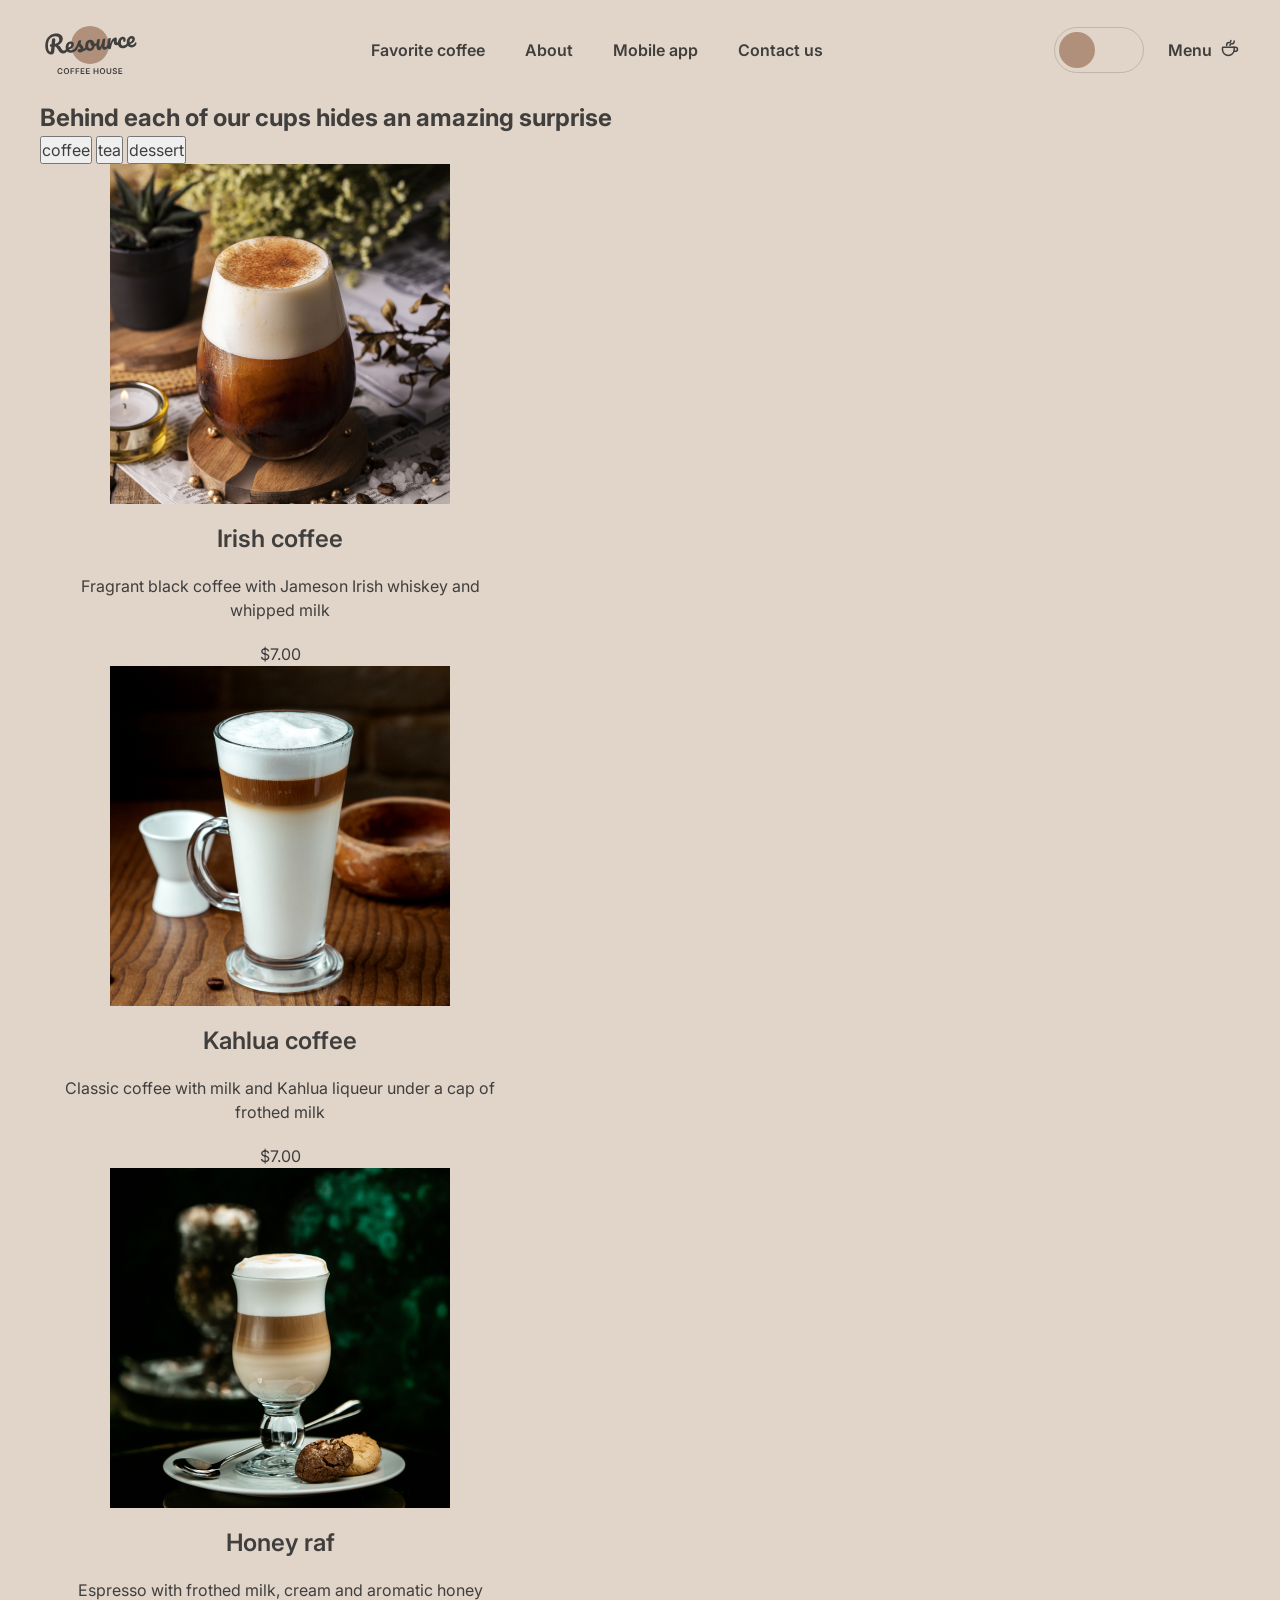
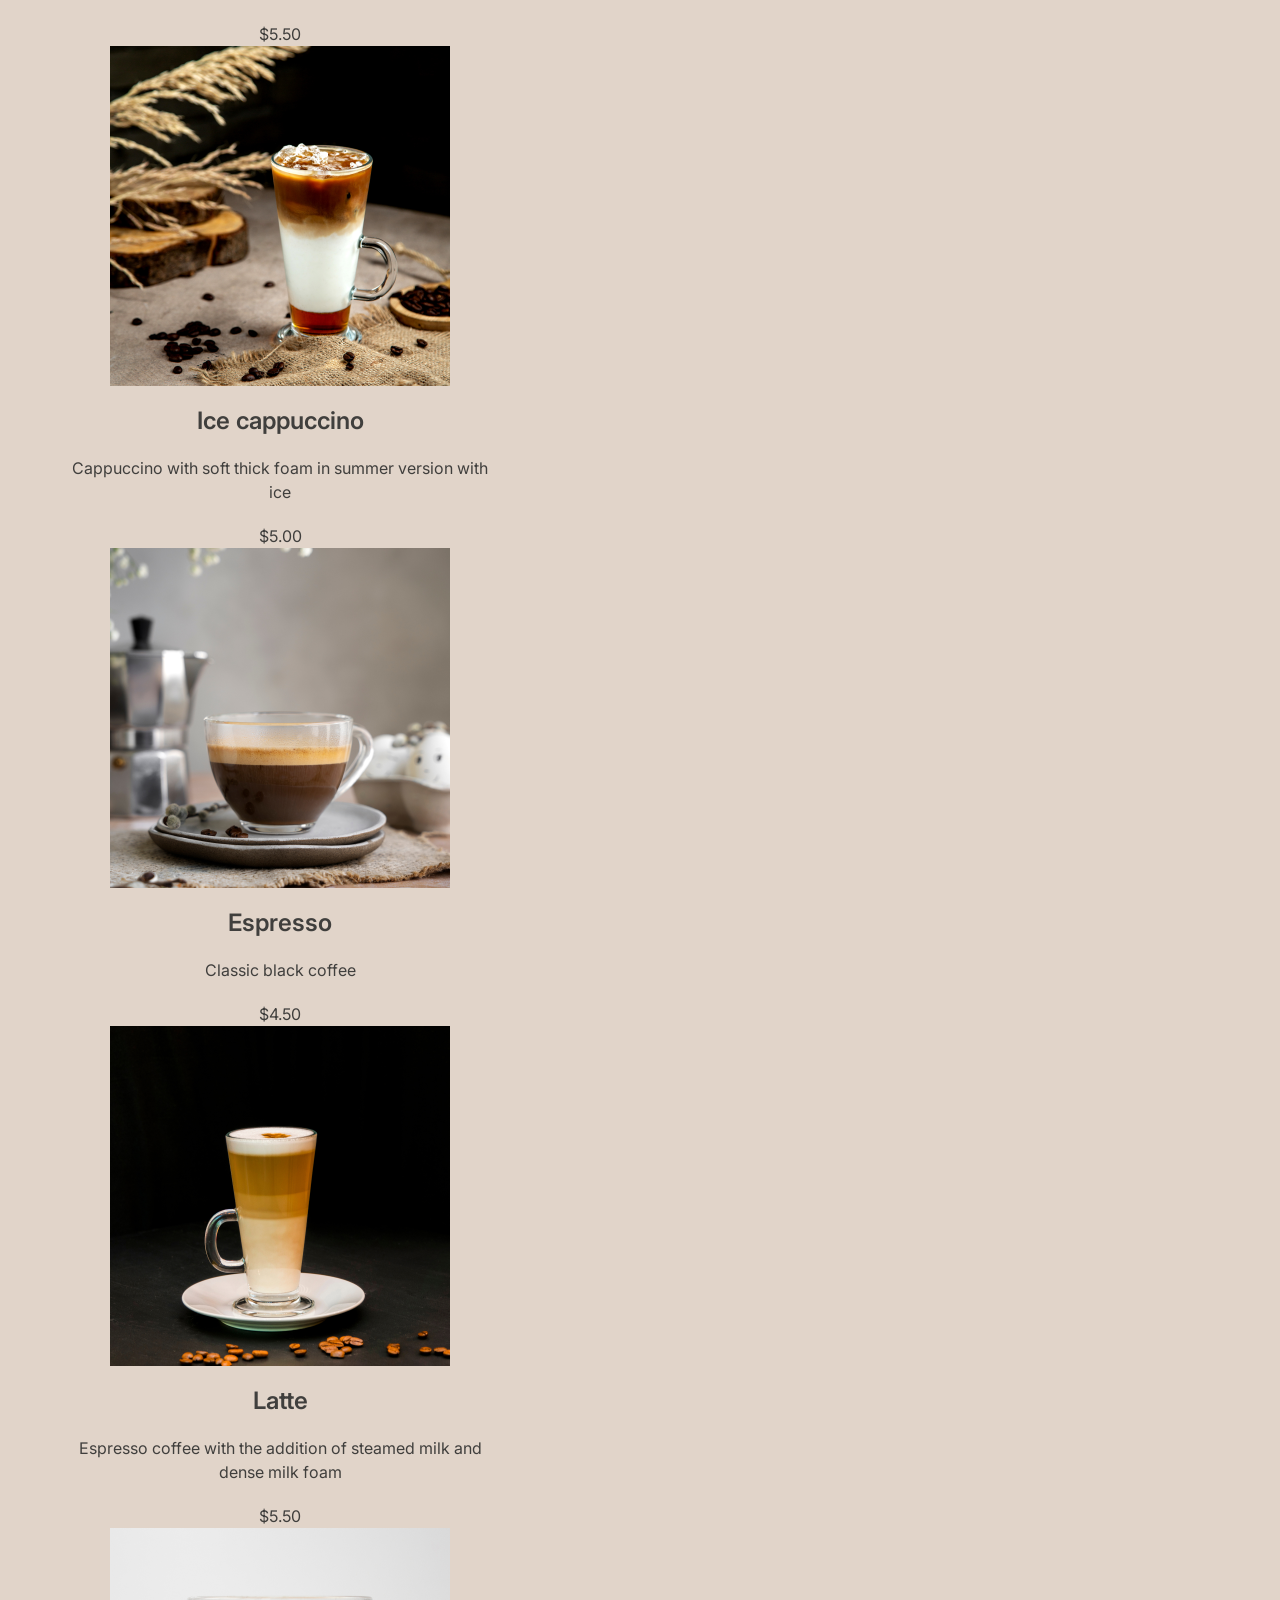
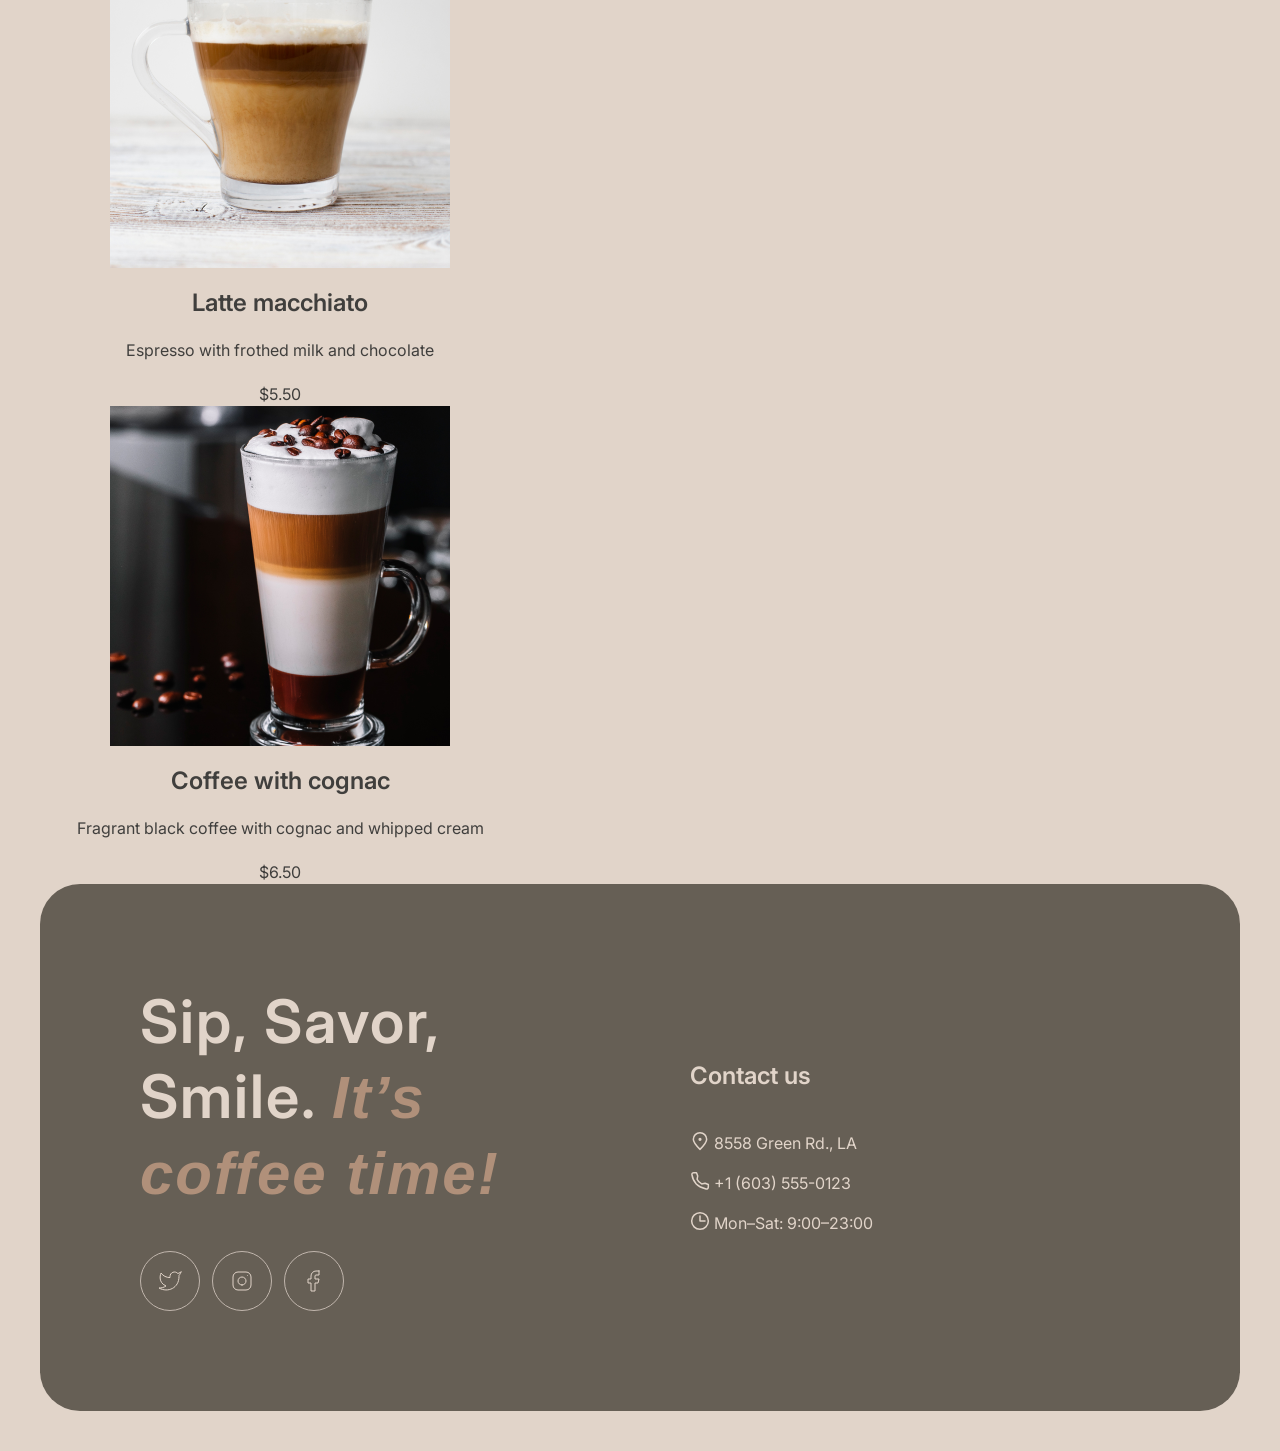
==== commit 20e6be4b: "feat: add cards rendering" ====
--- a/menu.html
+++ b/menu.html
@@ -67,37 +67,37 @@
     <section class="menu">
       <h1>Behind each of our cups hides an amazing surprise</h1>
       <div class="buttons">
-        <button class="coffee"></button>
-        <button class="tea"></button>
-        <button class="dessert"></button>
+        <button class="buttons__filter" data-category="coffee">coffee</button>
+        <button class="buttons__filter" data-category="tea">tea</button>
+        <button class="buttons__filter" data-category="dessert">dessert</button>
       </div>
       <div class="menu__content">
-        <div class="section-coffee">
-          <div class="card">
-            <img src="src/assets/img/menu/coffee/coffee-1.jpg" alt="coffee" class="card__img">
-            <p class="card__title">Irish coffee</p>
-            <p class="card__text">Fragrant black coffee with Jameson Irish whiskey and whipped milk</p>
-            <p class="card__price">$7.00</p>
-          </div>
-          <div class="card">
-            <img src="src/assets/img/menu/coffee/coffee-2.jpg" alt="coffee" class="card__img">
-            <p class="card__title">Kahlua coffee</p>
-            <p class="card__text">Classic coffee with milk and Kahlua liqueur under a cap of frothed milk</p>
-            <p class="card__price">$7.00</p>
-          </div>
-          <div class="card">
-            <img src="src/assets/img/menu/coffee/coffee-3.jpg" alt="coffee" class="card__img">
-            <p class="card__title">Honey raf</p>
-            <p class="card__text">Espresso with frothed milk, cream and aromatic honey</p>
-            <p class="card__price">$5.50</p>
-          </div>
-          <div class="card">
-            <img src="src/assets/img/menu/coffee/coffee-4.jpg" alt="coffee" class="card__img">
-            <p class="card__title">Ice cappuccino</p>
-            <p class="card__text">Cappuccino with soft thick foam in summer version with ice</p>
-            <p class="card__price">$5.00</p>
-          </div>
-        </div>
+<!--        <div class="section-coffee">-->
+<!--          <div class="card">-->
+<!--            <img src="src/assets/img/menu/coffee/coffee-1.jpg" alt="coffee" class="card__img">-->
+<!--            <p class="card__title">Irish coffee</p>-->
+<!--            <p class="card__text">Fragrant black coffee with Jameson Irish whiskey and whipped milk</p>-->
+<!--            <p class="card__price">$7.00</p>-->
+<!--          </div>-->
+<!--          <div class="card">-->
+<!--            <img src="src/assets/img/menu/coffee/coffee-2.jpg" alt="coffee" class="card__img">-->
+<!--            <p class="card__title">Kahlua coffee</p>-->
+<!--            <p class="card__text">Classic coffee with milk and Kahlua liqueur under a cap of frothed milk</p>-->
+<!--            <p class="card__price">$7.00</p>-->
+<!--          </div>-->
+<!--          <div class="card">-->
+<!--            <img src="src/assets/img/menu/coffee/coffee-3.jpg" alt="coffee" class="card__img">-->
+<!--            <p class="card__title">Honey raf</p>-->
+<!--            <p class="card__text">Espresso with frothed milk, cream and aromatic honey</p>-->
+<!--            <p class="card__price">$5.50</p>-->
+<!--          </div>-->
+<!--          <div class="card">-->
+<!--            <img src="src/assets/img/menu/coffee/coffee-4.jpg" alt="coffee" class="card__img">-->
+<!--            <p class="card__title">Ice cappuccino</p>-->
+<!--            <p class="card__text">Cappuccino with soft thick foam in summer version with ice</p>-->
+<!--            <p class="card__price">$5.00</p>-->
+<!--          </div>-->
+<!--        </div>-->
       </div>
     </section>
   </div>
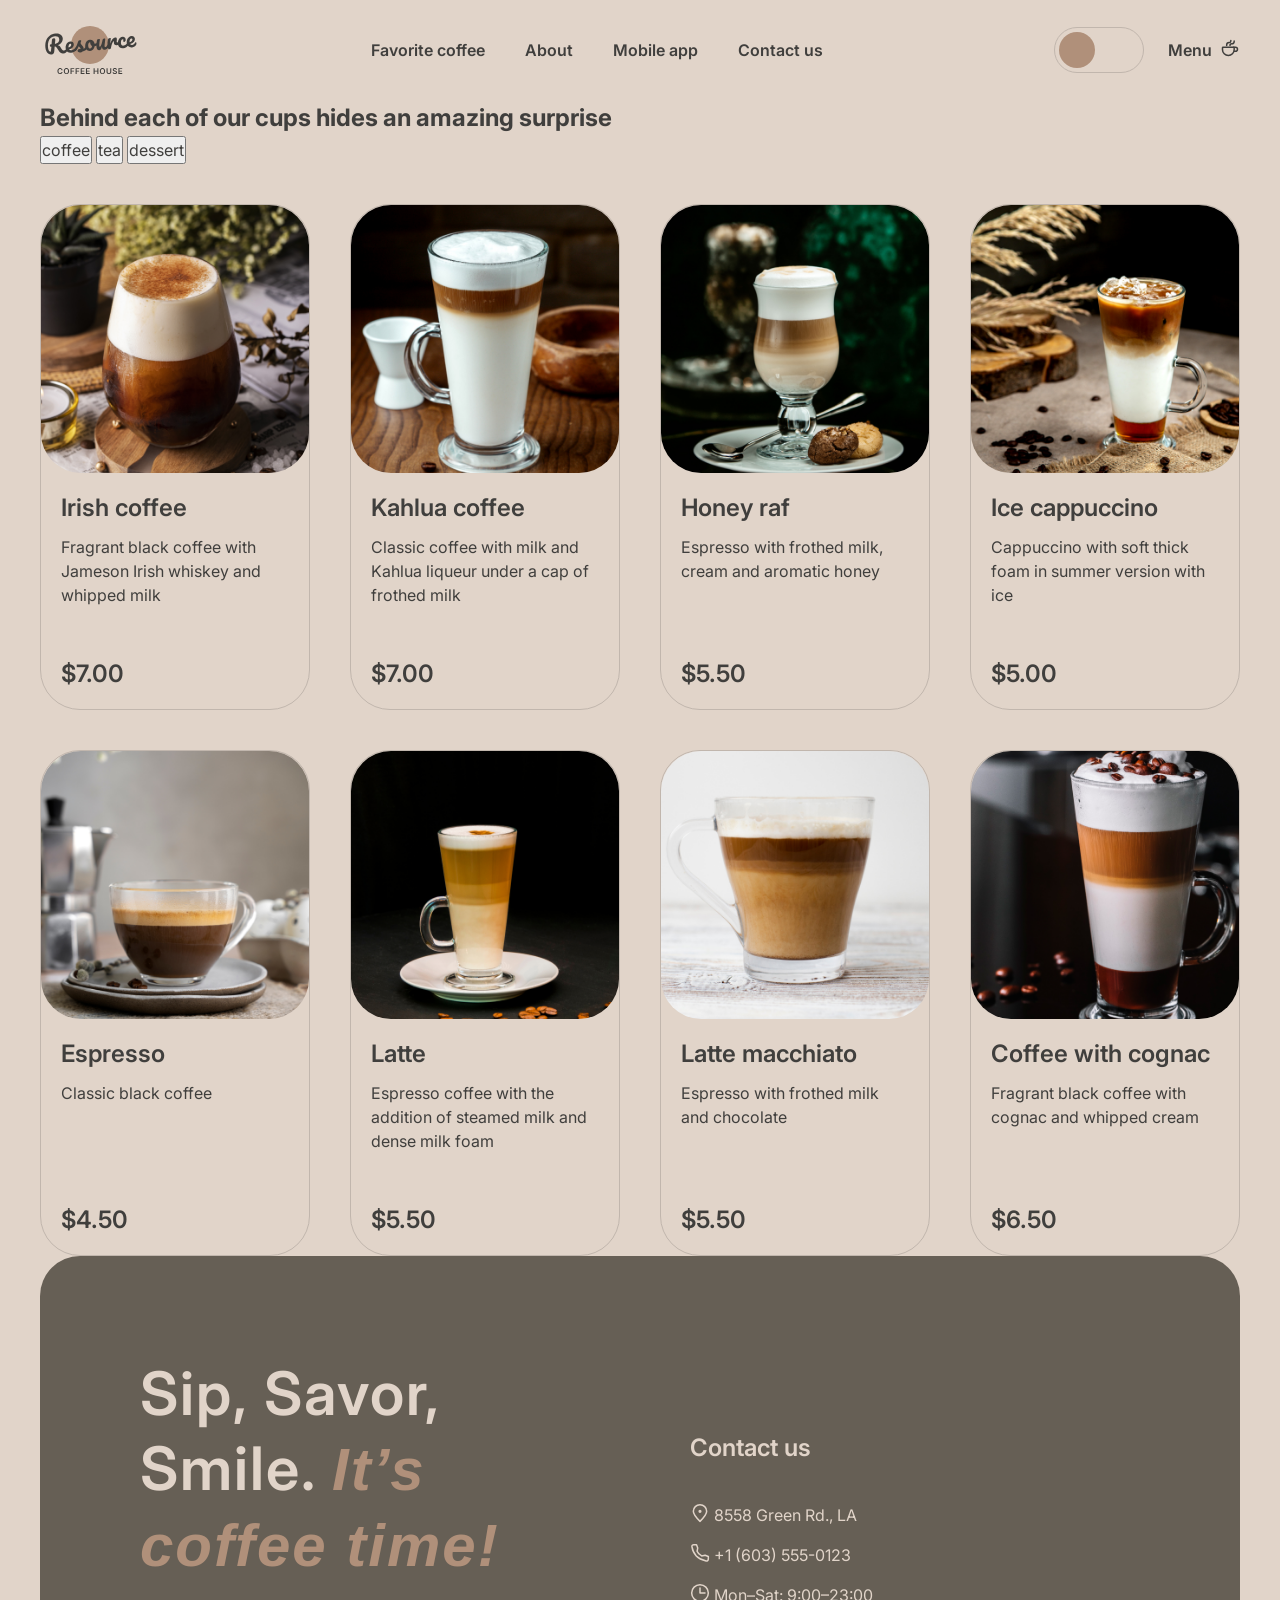
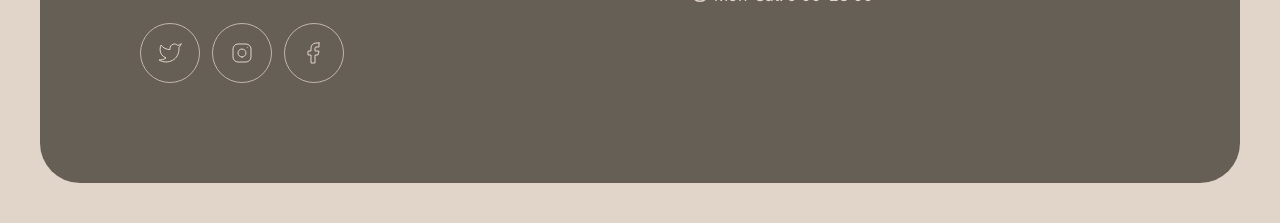
==== commit e90667ed: "feat: add cards styles" ====
--- a/menu.html
+++ b/menu.html
@@ -71,34 +71,7 @@
         <button class="buttons__filter" data-category="tea">tea</button>
         <button class="buttons__filter" data-category="dessert">dessert</button>
       </div>
-      <div class="menu__content">
-<!--        <div class="section-coffee">-->
-<!--          <div class="card">-->
-<!--            <img src="src/assets/img/menu/coffee/coffee-1.jpg" alt="coffee" class="card__img">-->
-<!--            <p class="card__title">Irish coffee</p>-->
-<!--            <p class="card__text">Fragrant black coffee with Jameson Irish whiskey and whipped milk</p>-->
-<!--            <p class="card__price">$7.00</p>-->
-<!--          </div>-->
-<!--          <div class="card">-->
-<!--            <img src="src/assets/img/menu/coffee/coffee-2.jpg" alt="coffee" class="card__img">-->
-<!--            <p class="card__title">Kahlua coffee</p>-->
-<!--            <p class="card__text">Classic coffee with milk and Kahlua liqueur under a cap of frothed milk</p>-->
-<!--            <p class="card__price">$7.00</p>-->
-<!--          </div>-->
-<!--          <div class="card">-->
-<!--            <img src="src/assets/img/menu/coffee/coffee-3.jpg" alt="coffee" class="card__img">-->
-<!--            <p class="card__title">Honey raf</p>-->
-<!--            <p class="card__text">Espresso with frothed milk, cream and aromatic honey</p>-->
-<!--            <p class="card__price">$5.50</p>-->
-<!--          </div>-->
-<!--          <div class="card">-->
-<!--            <img src="src/assets/img/menu/coffee/coffee-4.jpg" alt="coffee" class="card__img">-->
-<!--            <p class="card__title">Ice cappuccino</p>-->
-<!--            <p class="card__text">Cappuccino with soft thick foam in summer version with ice</p>-->
-<!--            <p class="card__price">$5.00</p>-->
-<!--          </div>-->
-<!--        </div>-->
-      </div>
+      <div class="menu__content"></div>
     </section>
   </div>
 </main>
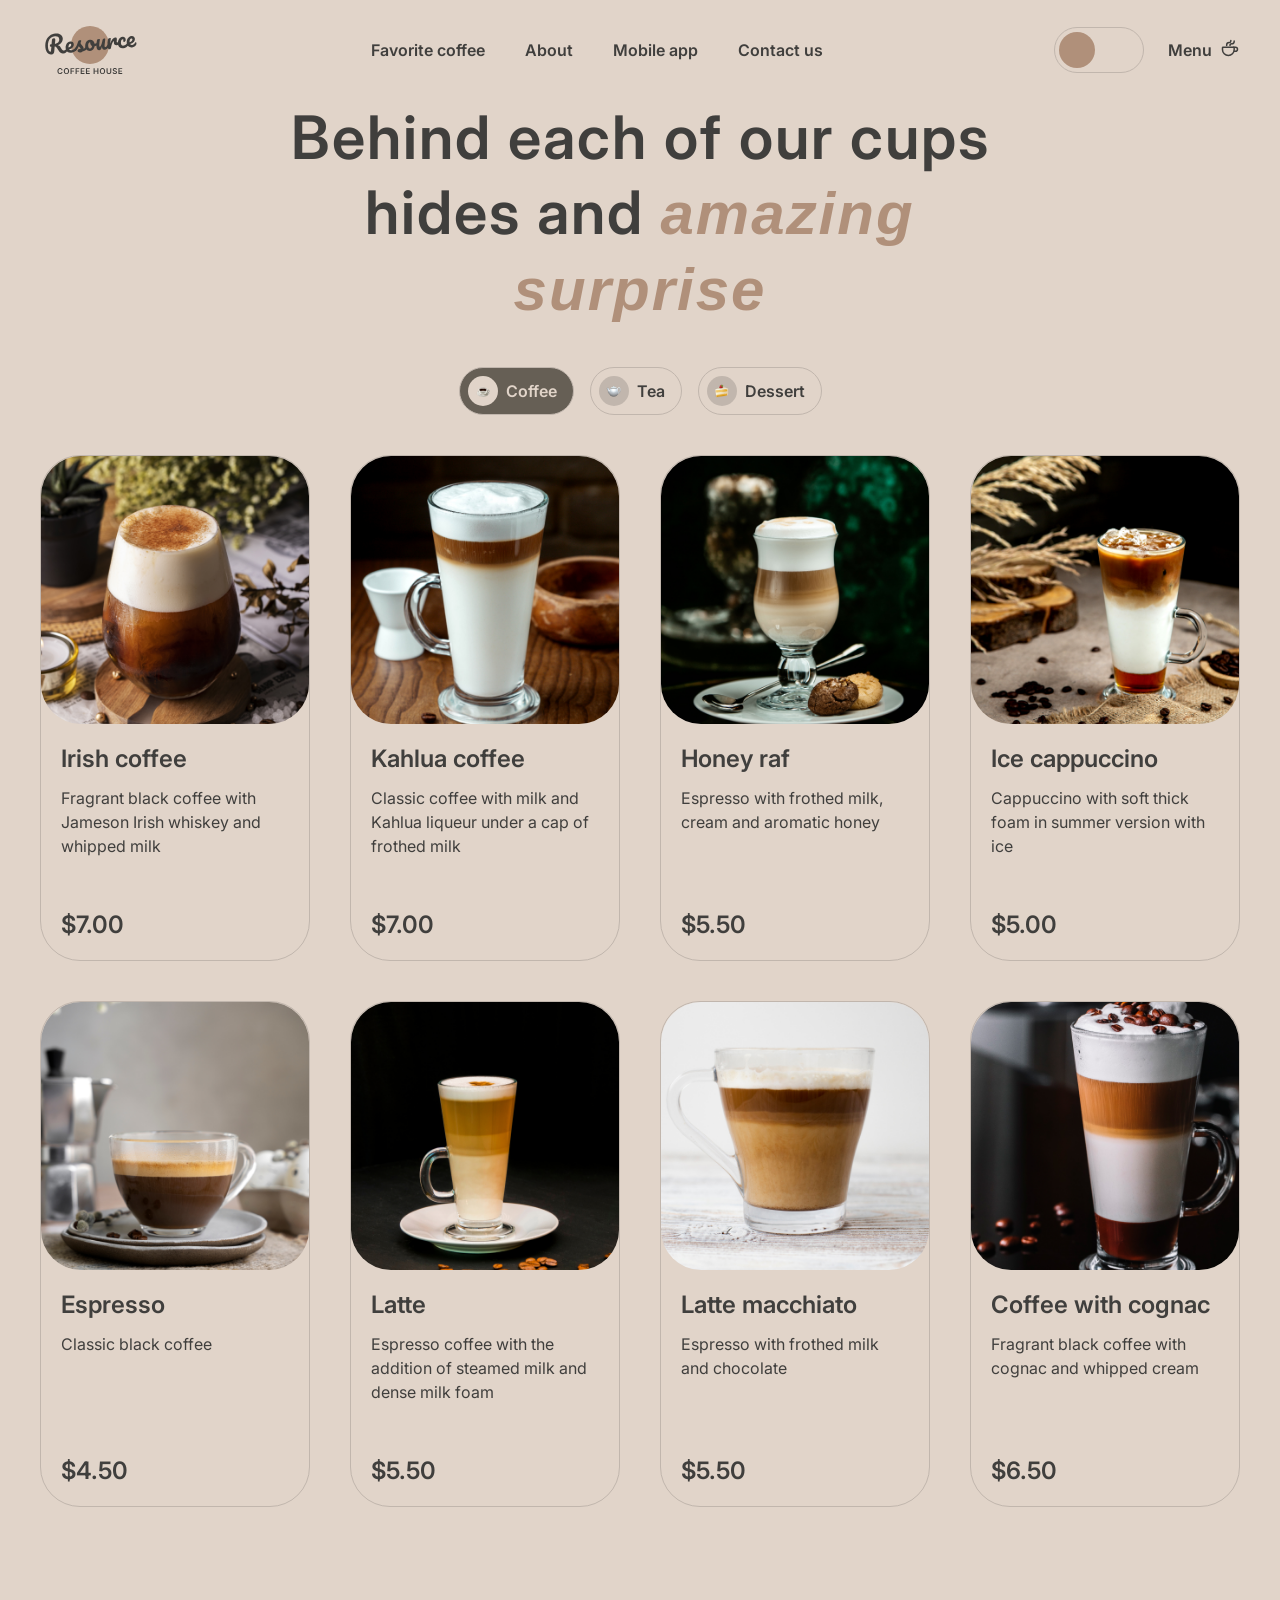
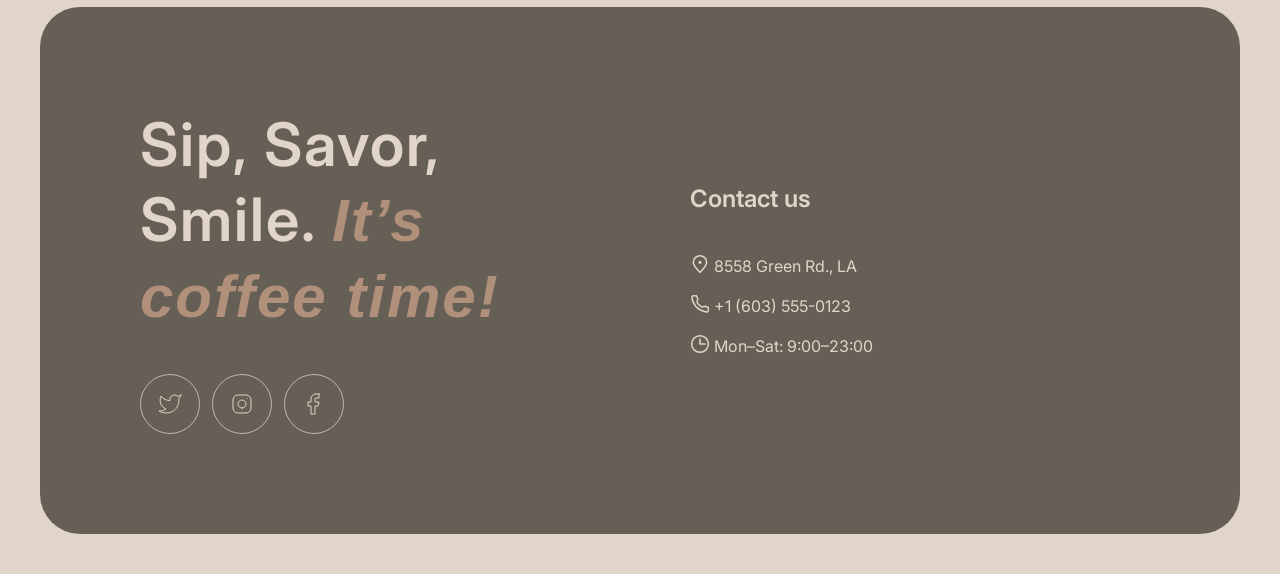
==== commit 47dbe507: "style: add new style for menu page" ====
--- a/menu.html
+++ b/menu.html
@@ -15,35 +15,75 @@
 <body>
 <header>
   <div class="header__wrapper container">
-    <a href="index.html" class="logo" aria-label="Resource Coffee House — на главную"><svg class="logo__svg" width="100" height="60" viewBox="0 0 100 60" fill="none" xmlns="http://www.w3.org/2000/svg">
-      <path d="M69 25C69 35.4934 60.4934 44 50 44C39.5066 44 31 35.4934 31 25C31 14.5066 39.5066 6 50 6C60.4934 6 69 14.5066 69 25Z" fill="var(--logo-accent)"/>
-      <path d="M95.6784 22.2913C95.8856 22.2732 96.0534 22.3548 96.1817 22.5364C96.326 22.7165 96.4127 22.9739 96.442 23.3086C96.4922 23.8824 96.4 24.3884 96.1652 24.8265C95.7789 25.5509 95.2359 26.1365 94.5362 26.5832C93.8524 27.0285 93.0084 27.295 92.0042 27.3829C90.4741 27.5168 89.2469 27.1664 88.3226 26.3318C87.3969 25.4812 86.8658 24.2749 86.7291 22.7129C86.6329 21.6131 86.7748 20.5727 87.1547 19.5919C87.5333 18.5951 88.1046 17.7822 88.8687 17.1532C89.6487 16.5229 90.5568 16.1623 91.5928 16.0717C92.5173 15.9908 93.2829 16.2049 93.8895 16.714C94.4948 17.2071 94.8386 17.9239 94.9209 18.8643C95.0171 19.9641 94.7016 20.9473 93.9743 21.814C93.2617 22.6633 91.9772 23.4021 90.1208 24.0303C90.5675 24.73 91.2451 25.0401 92.1537 24.9606C92.8072 24.9035 93.3279 24.7053 93.7158 24.3662C94.1197 24.0257 94.5692 23.4725 95.0643 22.7064C95.2346 22.4506 95.4393 22.3122 95.6784 22.2913ZM91.3914 18.4503C90.8016 18.5019 90.3295 18.8885 89.9751 19.6102C89.6365 20.3304 89.5098 21.1767 89.5949 22.149L89.5991 22.1968C90.5199 21.8914 91.2318 21.4918 91.7347 20.9981C92.2376 20.5044 92.4632 19.9626 92.4117 19.3729C92.3852 19.0701 92.2766 18.8386 92.0859 18.6786C91.9098 18.5013 91.6783 18.4252 91.3914 18.4503Z" fill="var(--logo-text)"/>
-      <path d="M83.2976 28.1446C81.7356 28.2813 80.4779 27.9497 79.5245 27.1497C78.5857 26.3324 78.0529 25.1985 77.926 23.7481C77.813 22.457 77.969 21.303 78.394 20.2861C78.819 19.2692 79.4149 18.4622 80.1818 17.8651C80.9487 17.268 81.7784 16.9304 82.671 16.8523C83.5477 16.7756 84.2481 16.9793 84.7723 17.4635C85.311 17.9303 85.6159 18.5702 85.6871 19.383C85.7456 20.0525 85.6437 20.6316 85.3813 21.1203C85.1348 21.6076 84.7725 21.8722 84.2944 21.9141C83.9915 21.9406 83.7382 21.8904 83.5344 21.7637C83.3465 21.6356 83.2414 21.444 83.2191 21.189C83.2093 21.0774 83.2141 20.9485 83.2334 20.8023C83.2527 20.6561 83.2676 20.5504 83.278 20.4852C83.3367 20.2392 83.357 20.0125 83.3389 19.8053C83.3208 19.5981 83.2511 19.4436 83.1297 19.3418C83.0243 19.2386 82.876 19.1953 82.6847 19.2121C82.3181 19.2441 81.9901 19.4415 81.7006 19.8041C81.4097 20.1508 81.193 20.6114 81.0506 21.186C80.9081 21.7606 80.8661 22.3826 80.9247 23.0521C81.0865 24.901 81.9723 25.7551 83.5821 25.6142C84.2356 25.557 84.9181 25.2805 85.6296 24.7846C86.3556 24.2714 87.0469 23.5444 87.7034 22.6036C87.8752 22.3637 88.0806 22.2333 88.3197 22.2124C88.5269 22.1942 88.6946 22.2759 88.8229 22.4574C88.9672 22.6375 89.054 22.895 89.0832 23.2297C89.1362 23.8354 89.028 24.3427 88.7587 24.7518C88.0904 25.7418 87.2526 26.5378 86.2452 27.1399C85.2524 27.7247 84.2699 28.0596 83.2976 28.1446Z" fill="var(--logo-text)"/>
-      <path d="M69.548 29.3476C68.9423 29.4006 68.4841 29.1195 68.1733 28.5042C67.8784 27.8876 67.6696 26.8779 67.5469 25.4753C67.3656 23.4032 67.4882 21.4089 67.9148 19.4924C68.0179 19.0177 68.2197 18.6627 68.5203 18.4276C68.8355 18.1752 69.288 18.0232 69.8778 17.9716C70.1965 17.9437 70.4232 17.964 70.5577 18.0326C70.6921 18.1011 70.7692 18.2469 70.7887 18.4701C70.811 18.7251 70.7416 19.3094 70.5806 20.2229C70.477 20.8744 70.3983 21.4434 70.3445 21.93C70.2907 22.4165 70.2626 23.0132 70.2602 23.7201C70.6663 22.3033 71.1584 21.136 71.7366 20.2181C72.3148 19.3002 72.8987 18.6308 73.4883 18.2098C74.0938 17.7874 74.6595 17.5532 75.1855 17.5072C76.2215 17.4166 76.7849 17.8893 76.8755 18.9253C76.8936 19.1325 76.8658 19.6409 76.7921 20.4504C76.7204 21.0991 76.6915 21.5032 76.7054 21.6626C76.7542 22.2204 76.9779 22.4819 77.3764 22.4471C77.8227 22.408 78.3658 22.0072 79.0057 21.2445C79.1948 21.0191 79.4009 20.8967 79.6241 20.8772C79.8313 20.8591 79.9991 20.9408 80.1274 21.1223C80.2702 21.2864 80.3549 21.5199 80.3814 21.8228C80.433 22.4125 80.314 22.8887 80.0245 23.2513C79.6187 23.7526 79.1275 24.1971 78.5511 24.5848C77.9893 24.9552 77.3736 25.1697 76.7042 25.2282C75.8594 25.3021 75.1951 25.1434 74.7111 24.7521C74.2431 24.3594 73.977 23.7965 73.9129 23.0633C73.892 22.8242 73.895 22.583 73.9219 22.3397C73.9258 22.0182 73.923 21.8016 73.9132 21.69C73.8909 21.435 73.7921 21.3151 73.6167 21.3305C73.3777 21.3514 73.0826 21.6503 72.7315 22.2271C72.395 22.7865 72.0738 23.5213 71.768 24.4314C71.4621 25.3415 71.2322 26.2932 71.0782 27.2864C70.9684 28.0509 70.8058 28.5791 70.5904 28.8709C70.3896 29.1455 70.0421 29.3044 69.548 29.3476Z" fill="var(--logo-text)"/>
-      <path d="M59.2452 30.2488C58.5279 30.3116 57.9096 30.0364 57.3902 29.4233C56.8853 28.7929 56.5897 27.9836 56.5032 26.9954C56.3986 25.8 56.3828 24.7012 56.4557 23.699C56.5273 22.6809 56.6975 21.5979 56.9665 20.4501C57.0841 19.958 57.2772 19.5958 57.546 19.3635C57.8148 19.1312 58.26 18.9878 58.8816 18.9334C59.2323 18.9028 59.4762 18.9376 59.6135 19.038C59.7667 19.1371 59.8531 19.2981 59.8726 19.5213C59.8838 19.6488 59.8337 20.0868 59.7226 20.8354C59.6148 21.4391 59.534 21.9842 59.4802 22.4707C59.3078 24.1722 59.246 25.3019 59.2948 25.8598C59.3241 26.1945 59.3849 26.4301 59.4771 26.5666C59.568 26.6871 59.7011 26.7397 59.8764 26.7244C60.1155 26.7035 60.3895 26.4386 60.6983 25.9297C61.023 25.4195 61.3421 24.6608 61.6555 23.6536C61.9849 22.6451 62.2788 21.4148 62.5372 19.9627C62.6229 19.4734 62.7842 19.114 63.0211 18.8845C63.2739 18.6535 63.6633 18.5151 64.1893 18.4691C64.5559 18.437 64.8151 18.4625 64.967 18.5456C65.1174 18.6127 65.203 18.7658 65.224 19.0049C65.2588 19.4034 65.1551 20.5127 64.9128 22.3327C64.645 24.412 64.532 25.6907 64.5739 26.1688C64.6004 26.4717 64.685 26.7052 64.8279 26.8694C64.9693 27.0176 65.1437 27.0827 65.3509 27.0645C65.6697 27.0366 66.0275 26.8126 66.4244 26.3924C66.8358 25.9549 67.3698 25.2657 68.0263 24.3249C68.198 24.0851 68.4035 23.9547 68.6425 23.9337C68.8498 23.9156 69.0175 23.9973 69.1458 24.1788C69.2901 24.3589 69.3768 24.6163 69.4061 24.9511C69.4619 25.5886 69.3537 26.096 69.0815 26.4731C68.4701 27.3779 67.7896 28.1361 67.04 28.7477C66.3064 29.358 65.4375 29.707 64.4334 29.7949C63.6683 29.8618 63.0766 29.6165 62.6585 29.0588C62.2562 28.4997 62.0084 27.6862 61.9149 26.6183C61.7388 27.7259 61.4055 28.5982 60.9152 29.2354C60.4235 29.8566 59.8668 30.1944 59.2452 30.2488Z" fill="var(--logo-text)"/>
-      <path d="M57.5606 22.8796C57.7678 22.8614 57.9362 22.9511 58.0659 23.1485C58.1956 23.346 58.2744 23.6041 58.3023 23.9229C58.3692 24.688 58.1779 25.1625 57.7282 25.3463C56.8011 25.7647 55.7659 26.048 54.6225 26.1963C54.4367 27.5616 53.9332 28.6898 53.1117 29.5808C52.2888 30.4559 51.3115 30.9429 50.1799 31.0419C49.2235 31.1256 48.3824 30.9663 47.6566 30.564C46.9467 30.1603 46.383 29.5913 45.9654 28.8569C45.5478 28.1225 45.3 27.309 45.2219 26.4164C45.1159 25.205 45.2529 24.1089 45.6328 23.1281C46.0114 22.1313 46.5841 21.3343 47.351 20.7372C48.1165 20.1242 48.9933 19.7744 49.9816 19.688C51.1929 19.582 52.2022 19.9193 53.0093 20.6999C53.8309 21.4632 54.3592 22.453 54.5941 23.6691C55.339 23.5558 56.2177 23.3183 57.23 22.9567C57.3547 22.9136 57.4649 22.8879 57.5606 22.8796ZM50.1494 28.4908C50.6595 28.4462 51.0797 28.2007 51.41 27.7542C51.7563 27.3063 51.959 26.6863 52.0182 25.8941C51.4948 25.6026 51.0739 25.1977 50.7555 24.6795C50.4531 24.1599 50.2754 23.5972 50.2224 22.9916C50.2001 22.7365 50.2017 22.4794 50.2272 22.2202L50.1076 22.2307C49.4701 22.2864 48.9633 22.644 48.5873 23.3032C48.2259 23.9452 48.094 24.824 48.1916 25.9398C48.2683 26.8164 48.4942 27.4712 48.8694 27.9042C49.2605 28.3357 49.6872 28.5313 50.1494 28.4908Z" fill="var(--logo-text)"/>
-      <path d="M40.3093 32.4354C39.4805 32.508 38.8262 32.3725 38.3464 32.029C37.8826 31.6841 37.6298 31.2726 37.5879 30.7944C37.5517 30.38 37.6717 30.0081 37.9481 29.6787C38.2244 29.3494 38.6575 29.1589 39.2472 29.1073C39.4544 29.0892 39.6956 29.0922 39.9708 29.1163C40.2604 29.1231 40.4777 29.1282 40.6226 29.1316C40.5704 28.7185 40.4406 28.3364 40.2332 27.9851C40.0417 27.6325 39.8038 27.3 39.5195 26.9876C39.2338 26.6592 38.9682 26.3773 38.7228 26.1418C38.3109 27.1254 37.8851 27.9497 37.4454 28.6145C37.0216 29.278 36.5472 29.9137 36.0222 30.5218C35.7604 30.8338 35.4701 31.0038 35.1513 31.0316C34.8963 31.054 34.6814 30.9844 34.5067 30.823C34.3306 30.6457 34.2307 30.4216 34.207 30.1506C34.1791 29.8318 34.2648 29.5272 34.4643 29.2367L34.7416 28.827C35.5235 27.6664 36.1068 26.7159 36.4918 25.9756C36.7223 25.4896 36.9874 24.8481 37.2871 24.0509C37.5853 23.2379 37.8735 22.4016 38.1517 21.542C38.3932 20.8142 38.9921 20.4085 39.9484 20.3248C40.3947 20.2858 40.709 20.2984 40.8913 20.3628C41.0736 20.4271 41.1725 20.547 41.1878 20.7223C41.1962 20.8179 41.1775 20.9722 41.1319 21.1849C41.0863 21.3977 41.0167 21.6126 40.9233 21.8296C40.6866 22.4285 40.5857 22.9272 40.6205 23.3257C40.6415 23.5647 40.7442 23.8208 40.9286 24.0937C41.1291 24.3653 41.4235 24.7009 41.8118 25.1006C42.3804 25.7254 42.8131 26.2657 43.11 26.7216C43.4214 27.1601 43.6015 27.6583 43.6503 28.2162C43.6642 28.3756 43.6678 28.6001 43.6611 28.8898C44.4156 28.5187 45.2617 27.6335 46.1993 26.2345C46.371 25.9946 46.5765 25.8642 46.8155 25.8433C47.0227 25.8252 47.1905 25.9069 47.3188 26.0884C47.4631 26.2685 47.5498 26.5259 47.5791 26.8606C47.6321 27.4663 47.5239 27.9737 47.2545 28.3827C46.544 29.4407 45.8382 30.185 45.1371 30.6158C44.4505 31.0292 43.5747 31.2985 42.5095 31.4238C41.9194 32.0215 41.186 32.3587 40.3093 32.4354Z" fill="var(--logo-text)"/>
-      <path d="M36.6171 26.7357C36.8243 26.7175 36.9921 26.7992 37.1204 26.9807C37.2646 27.1608 37.3514 27.4183 37.3807 27.753C37.4365 28.3905 37.3283 28.8979 37.0561 29.2751C36.5291 30.0439 35.7502 30.7786 34.7193 31.4791C33.7044 32.1782 32.5833 32.5815 31.3559 32.6888C29.6823 32.8353 28.3436 32.4947 27.3396 31.667C26.3356 30.8394 25.7646 29.6365 25.6266 28.0586C25.5304 26.9588 25.6722 25.9185 26.0522 24.9376C26.4308 23.9408 27.0021 23.1279 27.7662 22.4989C28.5462 21.8686 29.4542 21.508 30.4903 21.4174C31.4147 21.3365 32.1803 21.5506 32.787 22.0597C33.3923 22.5528 33.7361 23.2696 33.8183 24.21C33.9145 25.3098 33.599 26.293 32.8718 27.1597C32.1591 28.009 30.8826 28.7471 29.0422 29.3739C29.5048 30.0722 30.294 30.3726 31.4098 30.275C32.127 30.2122 32.9183 29.894 33.7836 29.3204C34.6634 28.7295 35.4025 27.9983 36.0009 27.1269C36.1726 26.887 36.378 26.7566 36.6171 26.7357ZM30.2888 23.796C29.6991 23.8476 29.227 24.2342 28.8725 24.9559C28.534 25.6761 28.4073 26.5224 28.4923 27.4947L28.4965 27.5425C29.4174 27.2371 30.1293 26.8375 30.6322 26.3438C31.1351 25.8501 31.3607 25.3083 31.3091 24.7186C31.2826 24.4158 31.174 24.1843 30.9834 24.0243C30.8072 23.847 30.5757 23.7709 30.2888 23.796Z" fill="var(--logo-text)"/>
-      <path d="M27.6906 27.5167C27.8978 27.4986 28.0656 27.5803 28.1939 27.7618C28.3382 27.9419 28.4249 28.1993 28.4542 28.5341C28.5086 29.1557 28.4004 29.6631 28.1296 30.0561C27.4454 31.0476 26.7351 31.8324 25.9987 32.4108C25.261 32.9733 24.3581 33.3012 23.2902 33.3946C22.2541 33.4853 21.3451 33.2837 20.5631 32.79C19.797 32.2949 19.028 31.3985 18.256 30.1009C17.6351 29.063 17.151 28.3023 16.8035 27.8188C16.4547 27.3193 16.119 26.9712 15.7967 26.7745C15.4903 26.5765 15.1198 26.4724 14.6852 26.4622C14.6508 26.8025 14.5595 27.8705 14.4114 29.6663C14.3537 30.4744 14.3165 30.9675 14.3 31.1456C14.2256 32.1319 13.9724 32.9089 13.5402 33.4767C13.1067 34.0286 12.4038 34.3471 11.4315 34.4321C10.3636 34.5256 9.38799 34.2977 8.50477 33.7486C7.63609 33.1822 6.9298 32.3606 6.38589 31.2839C5.84059 30.1913 5.50518 28.9277 5.37968 27.4932C5.1454 24.8154 5.40544 22.4638 6.15978 20.4383C6.93006 18.4115 8.10738 16.8148 9.69174 15.6483C11.2906 14.4644 13.1899 13.7763 15.3895 13.5838C16.9196 13.45 18.223 13.5688 19.2994 13.9404C20.3759 14.312 21.1968 14.8826 21.762 15.6523C22.3432 16.4206 22.6784 17.3148 22.7676 18.3349C22.8457 19.2275 22.7073 20.1229 22.3522 21.0213C22.0117 21.9023 21.4476 22.7066 20.66 23.434C19.8724 24.1614 18.8869 24.7375 17.7034 25.1622C18.4866 25.3025 19.1057 25.5856 19.5605 26.0116C20.0154 26.4376 20.4891 27.0787 20.9816 27.9351C21.5115 28.8524 22.0112 29.5153 22.4806 29.924C22.966 30.3312 23.4955 30.5098 24.0693 30.4596C24.5794 30.4149 25.0509 30.205 25.4838 29.8299C25.9154 29.4388 26.4456 28.7981 27.0744 27.9079C27.2461 27.6681 27.4515 27.5377 27.6906 27.5167ZM11.3837 26.727C10.8418 26.7744 10.4561 26.6797 10.2266 26.4428C10.013 26.2045 9.89225 25.9259 9.86436 25.6071C9.8309 25.2246 9.92394 24.9113 10.1435 24.6672C10.379 24.4218 10.6562 24.2851 10.9749 24.2572L11.5727 24.2049C11.691 22.6206 11.8123 21.2528 11.9364 20.1016C12.053 19.0474 12.6771 18.4708 13.8088 18.3718C14.7173 18.2923 15.2071 18.659 15.2782 19.4719C15.2936 19.6473 15.2975 19.7835 15.2899 19.8805L14.9199 23.9121C15.7764 23.789 16.5393 23.5134 17.2085 23.0855C17.8937 22.6561 18.4149 22.0966 18.7722 21.4068C19.1454 20.7156 19.2957 19.9556 19.2232 19.1268C19.1353 18.1226 18.7236 17.3636 17.988 16.8498C17.2524 16.3359 16.2232 16.1369 14.9002 16.2526C13.3382 16.3893 12.0016 16.8997 10.8904 17.7839C9.79381 18.6508 8.98568 19.8779 8.46605 21.4653C7.94503 23.0366 7.78003 24.9142 7.97108 27.0978C8.06033 28.1179 8.24063 28.9855 8.51198 29.7006C8.78334 30.4157 9.08648 30.9432 9.42139 31.2834C9.75631 31.6235 10.0592 31.7817 10.3302 31.7579C10.5374 31.7398 10.6957 31.6216 10.8051 31.4032C10.9304 31.1834 11.0127 30.839 11.052 30.3698L11.3837 26.727Z" fill="var(--logo-text)"/>
-      <path d="M78.4033 54.0001V48.1819H82.1874V49.0654H79.4573V50.645H81.9914V51.5285H79.4573V53.1165H82.2101V54.0001H78.4033Z" fill="var(--logo-text)"/>
-      <path d="M75.9698 49.7813C75.9433 49.5332 75.8316 49.34 75.6346 49.2017C75.4395 49.0635 75.1857 48.9943 74.8732 48.9943C74.6535 48.9943 74.4651 49.0275 74.3079 49.0938C74.1507 49.1601 74.0304 49.25 73.9471 49.3637C73.8638 49.4773 73.8211 49.607 73.8192 49.7529C73.8192 49.8741 73.8467 49.9792 73.9016 50.0682C73.9585 50.1572 74.0352 50.233 74.1317 50.2955C74.2283 50.3561 74.3353 50.4072 74.4528 50.4489C74.5702 50.4906 74.6886 50.5256 74.8079 50.554L75.3533 50.6904C75.573 50.7415 75.7842 50.8106 75.9869 50.8977C76.1914 50.9849 76.3742 51.0947 76.5352 51.2273C76.698 51.3599 76.8268 51.5199 76.9215 51.7074C77.0162 51.8949 77.0636 52.1146 77.0636 52.3665C77.0636 52.7074 76.9764 53.0076 76.8022 53.2671C76.628 53.5246 76.3761 53.7263 76.0465 53.8722C75.7189 54.0161 75.3221 54.0881 74.8562 54.0881C74.4035 54.0881 74.0105 54.018 73.6772 53.8779C73.3458 53.7377 73.0863 53.5332 72.8988 53.2642C72.7132 52.9953 72.6128 52.6676 72.5977 52.2813H73.6346C73.6497 52.4839 73.7122 52.6525 73.8221 52.787C73.9319 52.9214 74.0749 53.0218 74.2511 53.0881C74.4291 53.1544 74.628 53.1875 74.8477 53.1875C75.0768 53.1875 75.2776 53.1534 75.4499 53.0852C75.6242 53.0152 75.7605 52.9186 75.859 52.7955C75.9575 52.6705 76.0077 52.5246 76.0096 52.358C76.0077 52.2065 75.9632 52.0815 75.8761 51.983C75.7889 51.8826 75.6668 51.7993 75.5096 51.733C75.3543 51.6648 75.1725 51.6042 74.9641 51.5512L74.3022 51.3807C73.823 51.2576 73.4442 51.071 73.1658 50.821C72.8893 50.5692 72.7511 50.2349 72.7511 49.8182C72.7511 49.4754 72.8439 49.1752 73.0295 48.9176C73.217 48.6601 73.4717 48.4602 73.7937 48.3182C74.1156 48.1743 74.4802 48.1023 74.8874 48.1023C75.3003 48.1023 75.6621 48.1743 75.9727 48.3182C76.2852 48.4602 76.5304 48.6582 76.7085 48.912C76.8865 49.1638 76.9783 49.4536 76.984 49.7813H75.9698Z" fill="var(--logo-text)"/>
-      <path d="M70.2086 48.1819H71.2626V51.983C71.2626 52.3997 71.1641 52.7662 70.9672 53.0825C70.7721 53.3987 70.4975 53.6459 70.1433 53.8239C69.7891 54.0001 69.3753 54.0881 68.9018 54.0881C68.4264 54.0881 68.0117 54.0001 67.6575 53.8239C67.3033 53.6459 67.0287 53.3987 66.8336 53.0825C66.6386 52.7662 66.541 52.3997 66.541 51.983V48.1819H67.595V51.895C67.595 52.1374 67.648 52.3533 67.7541 52.5427C67.862 52.7321 68.0136 52.8807 68.2086 52.9887C68.4037 53.0948 68.6348 53.1478 68.9018 53.1478C69.1689 53.1478 69.3999 53.0948 69.595 52.9887C69.792 52.8807 69.9435 52.7321 70.0495 52.5427C70.1556 52.3533 70.2086 52.1374 70.2086 51.895V48.1819Z" fill="var(--logo-text)"/>
-      <path d="M65.1444 51.0909C65.1444 51.7178 65.027 52.2548 64.7922 52.7017C64.5592 53.1468 64.241 53.4877 63.8376 53.7245C63.4361 53.9612 62.9806 54.0796 62.4711 54.0796C61.9617 54.0796 61.5052 53.9612 61.1018 53.7245C60.7003 53.4858 60.3821 53.144 60.1473 52.6989C59.9143 52.2519 59.7979 51.7159 59.7979 51.0909C59.7979 50.464 59.9143 49.9281 60.1473 49.483C60.3821 49.036 60.7003 48.6942 61.1018 48.4574C61.5052 48.2207 61.9617 48.1023 62.4711 48.1023C62.9806 48.1023 63.4361 48.2207 63.8376 48.4574C64.241 48.6942 64.5592 49.036 64.7922 49.483C65.027 49.9281 65.1444 50.464 65.1444 51.0909ZM64.0848 51.0909C64.0848 50.6496 64.0157 50.2775 63.8774 49.9745C63.741 49.6695 63.5516 49.4394 63.3092 49.2841C63.0668 49.1269 62.7874 49.0483 62.4711 49.0483C62.1549 49.0483 61.8755 49.1269 61.6331 49.2841C61.3907 49.4394 61.2003 49.6695 61.0621 49.9745C60.9257 50.2775 60.8575 50.6496 60.8575 51.0909C60.8575 51.5322 60.9257 51.9053 61.0621 52.2102C61.2003 52.5133 61.3907 52.7434 61.6331 52.9006C61.8755 53.0559 62.1549 53.1335 62.4711 53.1335C62.7874 53.1335 63.0668 53.0559 63.3092 52.9006C63.5516 52.7434 63.741 52.5133 63.8774 52.2102C64.0157 51.9053 64.0848 51.5322 64.0848 51.0909Z" fill="var(--logo-text)"/>
-      <path d="M53.5918 54.0001V48.1819H54.6458V50.645H57.3418V48.1819H58.3986V54.0001H57.3418V51.5285H54.6458V54.0001H53.5918Z" fill="var(--logo-text)"/>
-      <path d="M45.9482 54.0001V48.1819H49.7323V49.0654H47.0022V50.645H49.5363V51.5285H47.0022V53.1165H49.7551V54.0001H45.9482Z" fill="var(--logo-text)"/>
-      <path d="M40.6895 54.0001V48.1819H44.4735V49.0654H41.7434V50.645H44.2775V51.5285H41.7434V53.1165H44.4963V54.0001H40.6895Z" fill="var(--logo-text)"/>
-      <path d="M35.6016 54.0001V48.1819H39.3288V49.0654H36.6555V50.645H39.0732V51.5285H36.6555V54.0001H35.6016Z" fill="var(--logo-text)"/>
-      <path d="M30.5137 54.0001V48.1819H34.2409V49.0654H31.5676V50.645H33.9853V51.5285H31.5676V54.0001H30.5137Z" fill="var(--logo-text)"/>
-      <path d="M29.1181 51.0909C29.1181 51.7178 29.0007 52.2548 28.7658 52.7017C28.5328 53.1468 28.2147 53.4877 27.8113 53.7245C27.4097 53.9612 26.9542 54.0796 26.4448 54.0796C25.9353 54.0796 25.4789 53.9612 25.0755 53.7245C24.6739 53.4858 24.3558 53.144 24.1209 52.6989C23.888 52.2519 23.7715 51.7159 23.7715 51.0909C23.7715 50.464 23.888 49.9281 24.1209 49.483C24.3558 49.036 24.6739 48.6942 25.0755 48.4574C25.4789 48.2207 25.9353 48.1023 26.4448 48.1023C26.9542 48.1023 27.4097 48.2207 27.8113 48.4574C28.2147 48.6942 28.5328 49.036 28.7658 49.483C29.0007 49.9281 29.1181 50.464 29.1181 51.0909ZM28.0584 51.0909C28.0584 50.6496 27.9893 50.2775 27.851 49.9745C27.7147 49.6695 27.5253 49.4394 27.2828 49.2841C27.0404 49.1269 26.7611 49.0483 26.4448 49.0483C26.1285 49.0483 25.8491 49.1269 25.6067 49.2841C25.3643 49.4394 25.1739 49.6695 25.0357 49.9745C24.8993 50.2775 24.8311 50.6496 24.8311 51.0909C24.8311 51.5322 24.8993 51.9053 25.0357 52.2102C25.1739 52.5133 25.3643 52.7434 25.6067 52.9006C25.8491 53.0559 26.1285 53.1335 26.4448 53.1335C26.7611 53.1335 27.0404 53.0559 27.2828 52.9006C27.5253 52.7434 27.7147 52.5133 27.851 52.2102C27.9893 51.9053 28.0584 51.5322 28.0584 51.0909Z" fill="var(--logo-text)"/>
-      <path d="M22.5536 50.1449H21.4911C21.4608 49.9707 21.4049 49.8163 21.3235 49.6818C21.2421 49.5455 21.1407 49.4299 21.0195 49.3352C20.8983 49.2406 20.7601 49.1695 20.6048 49.1222C20.4513 49.0729 20.2856 49.0483 20.1076 49.0483C19.7913 49.0483 19.511 49.1279 19.2667 49.287C19.0224 49.4442 18.8311 49.6752 18.6928 49.9801C18.5546 50.2832 18.4854 50.6534 18.4854 51.0909C18.4854 51.536 18.5546 51.911 18.6928 52.2159C18.833 52.519 19.0243 52.7481 19.2667 52.9034C19.511 53.0568 19.7904 53.1335 20.1048 53.1335C20.279 53.1335 20.4419 53.1108 20.5934 53.0654C20.7468 53.018 20.8841 52.9489 21.0053 52.858C21.1284 52.7671 21.2317 52.6553 21.315 52.5227C21.4002 52.3902 21.4589 52.2387 21.4911 52.0682L22.5536 52.0739C22.5138 52.3504 22.4277 52.6099 22.2951 52.8523C22.1644 53.0947 21.993 53.3087 21.7809 53.4943C21.5688 53.6781 21.3207 53.822 21.0366 53.9262C20.7525 54.0284 20.4371 54.0796 20.0906 54.0796C19.5792 54.0796 19.1228 53.9612 18.7212 53.7245C18.3197 53.4877 18.0034 53.1459 17.7724 52.6989C17.5413 52.2519 17.4258 51.7159 17.4258 51.0909C17.4258 50.464 17.5423 49.9281 17.7752 49.483C18.0082 49.036 18.3254 48.6942 18.7269 48.4574C19.1284 48.2207 19.583 48.1023 20.0906 48.1023C20.4144 48.1023 20.7156 48.1477 20.994 48.2387C21.2724 48.3296 21.5205 48.4631 21.7383 48.6392C21.9561 48.8135 22.1351 49.0275 22.2752 49.2813C22.4173 49.5332 22.5101 49.821 22.5536 50.1449Z" fill="var(--logo-text)"/>
-    </svg>
+    <a href="index.html" class="logo" aria-label="Resource Coffee House — на главную">
+      <svg class="logo__svg" width="100" height="60" viewBox="0 0 100 60" fill="none"
+           xmlns="http://www.w3.org/2000/svg">
+        <path
+          d="M69 25C69 35.4934 60.4934 44 50 44C39.5066 44 31 35.4934 31 25C31 14.5066 39.5066 6 50 6C60.4934 6 69 14.5066 69 25Z"
+          fill="var(--logo-accent)"/>
+        <path
+          d="M95.6784 22.2913C95.8856 22.2732 96.0534 22.3548 96.1817 22.5364C96.326 22.7165 96.4127 22.9739 96.442 23.3086C96.4922 23.8824 96.4 24.3884 96.1652 24.8265C95.7789 25.5509 95.2359 26.1365 94.5362 26.5832C93.8524 27.0285 93.0084 27.295 92.0042 27.3829C90.4741 27.5168 89.2469 27.1664 88.3226 26.3318C87.3969 25.4812 86.8658 24.2749 86.7291 22.7129C86.6329 21.6131 86.7748 20.5727 87.1547 19.5919C87.5333 18.5951 88.1046 17.7822 88.8687 17.1532C89.6487 16.5229 90.5568 16.1623 91.5928 16.0717C92.5173 15.9908 93.2829 16.2049 93.8895 16.714C94.4948 17.2071 94.8386 17.9239 94.9209 18.8643C95.0171 19.9641 94.7016 20.9473 93.9743 21.814C93.2617 22.6633 91.9772 23.4021 90.1208 24.0303C90.5675 24.73 91.2451 25.0401 92.1537 24.9606C92.8072 24.9035 93.3279 24.7053 93.7158 24.3662C94.1197 24.0257 94.5692 23.4725 95.0643 22.7064C95.2346 22.4506 95.4393 22.3122 95.6784 22.2913ZM91.3914 18.4503C90.8016 18.5019 90.3295 18.8885 89.9751 19.6102C89.6365 20.3304 89.5098 21.1767 89.5949 22.149L89.5991 22.1968C90.5199 21.8914 91.2318 21.4918 91.7347 20.9981C92.2376 20.5044 92.4632 19.9626 92.4117 19.3729C92.3852 19.0701 92.2766 18.8386 92.0859 18.6786C91.9098 18.5013 91.6783 18.4252 91.3914 18.4503Z"
+          fill="var(--logo-text)"/>
+        <path
+          d="M83.2976 28.1446C81.7356 28.2813 80.4779 27.9497 79.5245 27.1497C78.5857 26.3324 78.0529 25.1985 77.926 23.7481C77.813 22.457 77.969 21.303 78.394 20.2861C78.819 19.2692 79.4149 18.4622 80.1818 17.8651C80.9487 17.268 81.7784 16.9304 82.671 16.8523C83.5477 16.7756 84.2481 16.9793 84.7723 17.4635C85.311 17.9303 85.6159 18.5702 85.6871 19.383C85.7456 20.0525 85.6437 20.6316 85.3813 21.1203C85.1348 21.6076 84.7725 21.8722 84.2944 21.9141C83.9915 21.9406 83.7382 21.8904 83.5344 21.7637C83.3465 21.6356 83.2414 21.444 83.2191 21.189C83.2093 21.0774 83.2141 20.9485 83.2334 20.8023C83.2527 20.6561 83.2676 20.5504 83.278 20.4852C83.3367 20.2392 83.357 20.0125 83.3389 19.8053C83.3208 19.5981 83.2511 19.4436 83.1297 19.3418C83.0243 19.2386 82.876 19.1953 82.6847 19.2121C82.3181 19.2441 81.9901 19.4415 81.7006 19.8041C81.4097 20.1508 81.193 20.6114 81.0506 21.186C80.9081 21.7606 80.8661 22.3826 80.9247 23.0521C81.0865 24.901 81.9723 25.7551 83.5821 25.6142C84.2356 25.557 84.9181 25.2805 85.6296 24.7846C86.3556 24.2714 87.0469 23.5444 87.7034 22.6036C87.8752 22.3637 88.0806 22.2333 88.3197 22.2124C88.5269 22.1942 88.6946 22.2759 88.8229 22.4574C88.9672 22.6375 89.054 22.895 89.0832 23.2297C89.1362 23.8354 89.028 24.3427 88.7587 24.7518C88.0904 25.7418 87.2526 26.5378 86.2452 27.1399C85.2524 27.7247 84.2699 28.0596 83.2976 28.1446Z"
+          fill="var(--logo-text)"/>
+        <path
+          d="M69.548 29.3476C68.9423 29.4006 68.4841 29.1195 68.1733 28.5042C67.8784 27.8876 67.6696 26.8779 67.5469 25.4753C67.3656 23.4032 67.4882 21.4089 67.9148 19.4924C68.0179 19.0177 68.2197 18.6627 68.5203 18.4276C68.8355 18.1752 69.288 18.0232 69.8778 17.9716C70.1965 17.9437 70.4232 17.964 70.5577 18.0326C70.6921 18.1011 70.7692 18.2469 70.7887 18.4701C70.811 18.7251 70.7416 19.3094 70.5806 20.2229C70.477 20.8744 70.3983 21.4434 70.3445 21.93C70.2907 22.4165 70.2626 23.0132 70.2602 23.7201C70.6663 22.3033 71.1584 21.136 71.7366 20.2181C72.3148 19.3002 72.8987 18.6308 73.4883 18.2098C74.0938 17.7874 74.6595 17.5532 75.1855 17.5072C76.2215 17.4166 76.7849 17.8893 76.8755 18.9253C76.8936 19.1325 76.8658 19.6409 76.7921 20.4504C76.7204 21.0991 76.6915 21.5032 76.7054 21.6626C76.7542 22.2204 76.9779 22.4819 77.3764 22.4471C77.8227 22.408 78.3658 22.0072 79.0057 21.2445C79.1948 21.0191 79.4009 20.8967 79.6241 20.8772C79.8313 20.8591 79.9991 20.9408 80.1274 21.1223C80.2702 21.2864 80.3549 21.5199 80.3814 21.8228C80.433 22.4125 80.314 22.8887 80.0245 23.2513C79.6187 23.7526 79.1275 24.1971 78.5511 24.5848C77.9893 24.9552 77.3736 25.1697 76.7042 25.2282C75.8594 25.3021 75.1951 25.1434 74.7111 24.7521C74.2431 24.3594 73.977 23.7965 73.9129 23.0633C73.892 22.8242 73.895 22.583 73.9219 22.3397C73.9258 22.0182 73.923 21.8016 73.9132 21.69C73.8909 21.435 73.7921 21.3151 73.6167 21.3305C73.3777 21.3514 73.0826 21.6503 72.7315 22.2271C72.395 22.7865 72.0738 23.5213 71.768 24.4314C71.4621 25.3415 71.2322 26.2932 71.0782 27.2864C70.9684 28.0509 70.8058 28.5791 70.5904 28.8709C70.3896 29.1455 70.0421 29.3044 69.548 29.3476Z"
+          fill="var(--logo-text)"/>
+        <path
+          d="M59.2452 30.2488C58.5279 30.3116 57.9096 30.0364 57.3902 29.4233C56.8853 28.7929 56.5897 27.9836 56.5032 26.9954C56.3986 25.8 56.3828 24.7012 56.4557 23.699C56.5273 22.6809 56.6975 21.5979 56.9665 20.4501C57.0841 19.958 57.2772 19.5958 57.546 19.3635C57.8148 19.1312 58.26 18.9878 58.8816 18.9334C59.2323 18.9028 59.4762 18.9376 59.6135 19.038C59.7667 19.1371 59.8531 19.2981 59.8726 19.5213C59.8838 19.6488 59.8337 20.0868 59.7226 20.8354C59.6148 21.4391 59.534 21.9842 59.4802 22.4707C59.3078 24.1722 59.246 25.3019 59.2948 25.8598C59.3241 26.1945 59.3849 26.4301 59.4771 26.5666C59.568 26.6871 59.7011 26.7397 59.8764 26.7244C60.1155 26.7035 60.3895 26.4386 60.6983 25.9297C61.023 25.4195 61.3421 24.6608 61.6555 23.6536C61.9849 22.6451 62.2788 21.4148 62.5372 19.9627C62.6229 19.4734 62.7842 19.114 63.0211 18.8845C63.2739 18.6535 63.6633 18.5151 64.1893 18.4691C64.5559 18.437 64.8151 18.4625 64.967 18.5456C65.1174 18.6127 65.203 18.7658 65.224 19.0049C65.2588 19.4034 65.1551 20.5127 64.9128 22.3327C64.645 24.412 64.532 25.6907 64.5739 26.1688C64.6004 26.4717 64.685 26.7052 64.8279 26.8694C64.9693 27.0176 65.1437 27.0827 65.3509 27.0645C65.6697 27.0366 66.0275 26.8126 66.4244 26.3924C66.8358 25.9549 67.3698 25.2657 68.0263 24.3249C68.198 24.0851 68.4035 23.9547 68.6425 23.9337C68.8498 23.9156 69.0175 23.9973 69.1458 24.1788C69.2901 24.3589 69.3768 24.6163 69.4061 24.9511C69.4619 25.5886 69.3537 26.096 69.0815 26.4731C68.4701 27.3779 67.7896 28.1361 67.04 28.7477C66.3064 29.358 65.4375 29.707 64.4334 29.7949C63.6683 29.8618 63.0766 29.6165 62.6585 29.0588C62.2562 28.4997 62.0084 27.6862 61.9149 26.6183C61.7388 27.7259 61.4055 28.5982 60.9152 29.2354C60.4235 29.8566 59.8668 30.1944 59.2452 30.2488Z"
+          fill="var(--logo-text)"/>
+        <path
+          d="M57.5606 22.8796C57.7678 22.8614 57.9362 22.9511 58.0659 23.1485C58.1956 23.346 58.2744 23.6041 58.3023 23.9229C58.3692 24.688 58.1779 25.1625 57.7282 25.3463C56.8011 25.7647 55.7659 26.048 54.6225 26.1963C54.4367 27.5616 53.9332 28.6898 53.1117 29.5808C52.2888 30.4559 51.3115 30.9429 50.1799 31.0419C49.2235 31.1256 48.3824 30.9663 47.6566 30.564C46.9467 30.1603 46.383 29.5913 45.9654 28.8569C45.5478 28.1225 45.3 27.309 45.2219 26.4164C45.1159 25.205 45.2529 24.1089 45.6328 23.1281C46.0114 22.1313 46.5841 21.3343 47.351 20.7372C48.1165 20.1242 48.9933 19.7744 49.9816 19.688C51.1929 19.582 52.2022 19.9193 53.0093 20.6999C53.8309 21.4632 54.3592 22.453 54.5941 23.6691C55.339 23.5558 56.2177 23.3183 57.23 22.9567C57.3547 22.9136 57.4649 22.8879 57.5606 22.8796ZM50.1494 28.4908C50.6595 28.4462 51.0797 28.2007 51.41 27.7542C51.7563 27.3063 51.959 26.6863 52.0182 25.8941C51.4948 25.6026 51.0739 25.1977 50.7555 24.6795C50.4531 24.1599 50.2754 23.5972 50.2224 22.9916C50.2001 22.7365 50.2017 22.4794 50.2272 22.2202L50.1076 22.2307C49.4701 22.2864 48.9633 22.644 48.5873 23.3032C48.2259 23.9452 48.094 24.824 48.1916 25.9398C48.2683 26.8164 48.4942 27.4712 48.8694 27.9042C49.2605 28.3357 49.6872 28.5313 50.1494 28.4908Z"
+          fill="var(--logo-text)"/>
+        <path
+          d="M40.3093 32.4354C39.4805 32.508 38.8262 32.3725 38.3464 32.029C37.8826 31.6841 37.6298 31.2726 37.5879 30.7944C37.5517 30.38 37.6717 30.0081 37.9481 29.6787C38.2244 29.3494 38.6575 29.1589 39.2472 29.1073C39.4544 29.0892 39.6956 29.0922 39.9708 29.1163C40.2604 29.1231 40.4777 29.1282 40.6226 29.1316C40.5704 28.7185 40.4406 28.3364 40.2332 27.9851C40.0417 27.6325 39.8038 27.3 39.5195 26.9876C39.2338 26.6592 38.9682 26.3773 38.7228 26.1418C38.3109 27.1254 37.8851 27.9497 37.4454 28.6145C37.0216 29.278 36.5472 29.9137 36.0222 30.5218C35.7604 30.8338 35.4701 31.0038 35.1513 31.0316C34.8963 31.054 34.6814 30.9844 34.5067 30.823C34.3306 30.6457 34.2307 30.4216 34.207 30.1506C34.1791 29.8318 34.2648 29.5272 34.4643 29.2367L34.7416 28.827C35.5235 27.6664 36.1068 26.7159 36.4918 25.9756C36.7223 25.4896 36.9874 24.8481 37.2871 24.0509C37.5853 23.2379 37.8735 22.4016 38.1517 21.542C38.3932 20.8142 38.9921 20.4085 39.9484 20.3248C40.3947 20.2858 40.709 20.2984 40.8913 20.3628C41.0736 20.4271 41.1725 20.547 41.1878 20.7223C41.1962 20.8179 41.1775 20.9722 41.1319 21.1849C41.0863 21.3977 41.0167 21.6126 40.9233 21.8296C40.6866 22.4285 40.5857 22.9272 40.6205 23.3257C40.6415 23.5647 40.7442 23.8208 40.9286 24.0937C41.1291 24.3653 41.4235 24.7009 41.8118 25.1006C42.3804 25.7254 42.8131 26.2657 43.11 26.7216C43.4214 27.1601 43.6015 27.6583 43.6503 28.2162C43.6642 28.3756 43.6678 28.6001 43.6611 28.8898C44.4156 28.5187 45.2617 27.6335 46.1993 26.2345C46.371 25.9946 46.5765 25.8642 46.8155 25.8433C47.0227 25.8252 47.1905 25.9069 47.3188 26.0884C47.4631 26.2685 47.5498 26.5259 47.5791 26.8606C47.6321 27.4663 47.5239 27.9737 47.2545 28.3827C46.544 29.4407 45.8382 30.185 45.1371 30.6158C44.4505 31.0292 43.5747 31.2985 42.5095 31.4238C41.9194 32.0215 41.186 32.3587 40.3093 32.4354Z"
+          fill="var(--logo-text)"/>
+        <path
+          d="M36.6171 26.7357C36.8243 26.7175 36.9921 26.7992 37.1204 26.9807C37.2646 27.1608 37.3514 27.4183 37.3807 27.753C37.4365 28.3905 37.3283 28.8979 37.0561 29.2751C36.5291 30.0439 35.7502 30.7786 34.7193 31.4791C33.7044 32.1782 32.5833 32.5815 31.3559 32.6888C29.6823 32.8353 28.3436 32.4947 27.3396 31.667C26.3356 30.8394 25.7646 29.6365 25.6266 28.0586C25.5304 26.9588 25.6722 25.9185 26.0522 24.9376C26.4308 23.9408 27.0021 23.1279 27.7662 22.4989C28.5462 21.8686 29.4542 21.508 30.4903 21.4174C31.4147 21.3365 32.1803 21.5506 32.787 22.0597C33.3923 22.5528 33.7361 23.2696 33.8183 24.21C33.9145 25.3098 33.599 26.293 32.8718 27.1597C32.1591 28.009 30.8826 28.7471 29.0422 29.3739C29.5048 30.0722 30.294 30.3726 31.4098 30.275C32.127 30.2122 32.9183 29.894 33.7836 29.3204C34.6634 28.7295 35.4025 27.9983 36.0009 27.1269C36.1726 26.887 36.378 26.7566 36.6171 26.7357ZM30.2888 23.796C29.6991 23.8476 29.227 24.2342 28.8725 24.9559C28.534 25.6761 28.4073 26.5224 28.4923 27.4947L28.4965 27.5425C29.4174 27.2371 30.1293 26.8375 30.6322 26.3438C31.1351 25.8501 31.3607 25.3083 31.3091 24.7186C31.2826 24.4158 31.174 24.1843 30.9834 24.0243C30.8072 23.847 30.5757 23.7709 30.2888 23.796Z"
+          fill="var(--logo-text)"/>
+        <path
+          d="M27.6906 27.5167C27.8978 27.4986 28.0656 27.5803 28.1939 27.7618C28.3382 27.9419 28.4249 28.1993 28.4542 28.5341C28.5086 29.1557 28.4004 29.6631 28.1296 30.0561C27.4454 31.0476 26.7351 31.8324 25.9987 32.4108C25.261 32.9733 24.3581 33.3012 23.2902 33.3946C22.2541 33.4853 21.3451 33.2837 20.5631 32.79C19.797 32.2949 19.028 31.3985 18.256 30.1009C17.6351 29.063 17.151 28.3023 16.8035 27.8188C16.4547 27.3193 16.119 26.9712 15.7967 26.7745C15.4903 26.5765 15.1198 26.4724 14.6852 26.4622C14.6508 26.8025 14.5595 27.8705 14.4114 29.6663C14.3537 30.4744 14.3165 30.9675 14.3 31.1456C14.2256 32.1319 13.9724 32.9089 13.5402 33.4767C13.1067 34.0286 12.4038 34.3471 11.4315 34.4321C10.3636 34.5256 9.38799 34.2977 8.50477 33.7486C7.63609 33.1822 6.9298 32.3606 6.38589 31.2839C5.84059 30.1913 5.50518 28.9277 5.37968 27.4932C5.1454 24.8154 5.40544 22.4638 6.15978 20.4383C6.93006 18.4115 8.10738 16.8148 9.69174 15.6483C11.2906 14.4644 13.1899 13.7763 15.3895 13.5838C16.9196 13.45 18.223 13.5688 19.2994 13.9404C20.3759 14.312 21.1968 14.8826 21.762 15.6523C22.3432 16.4206 22.6784 17.3148 22.7676 18.3349C22.8457 19.2275 22.7073 20.1229 22.3522 21.0213C22.0117 21.9023 21.4476 22.7066 20.66 23.434C19.8724 24.1614 18.8869 24.7375 17.7034 25.1622C18.4866 25.3025 19.1057 25.5856 19.5605 26.0116C20.0154 26.4376 20.4891 27.0787 20.9816 27.9351C21.5115 28.8524 22.0112 29.5153 22.4806 29.924C22.966 30.3312 23.4955 30.5098 24.0693 30.4596C24.5794 30.4149 25.0509 30.205 25.4838 29.8299C25.9154 29.4388 26.4456 28.7981 27.0744 27.9079C27.2461 27.6681 27.4515 27.5377 27.6906 27.5167ZM11.3837 26.727C10.8418 26.7744 10.4561 26.6797 10.2266 26.4428C10.013 26.2045 9.89225 25.9259 9.86436 25.6071C9.8309 25.2246 9.92394 24.9113 10.1435 24.6672C10.379 24.4218 10.6562 24.2851 10.9749 24.2572L11.5727 24.2049C11.691 22.6206 11.8123 21.2528 11.9364 20.1016C12.053 19.0474 12.6771 18.4708 13.8088 18.3718C14.7173 18.2923 15.2071 18.659 15.2782 19.4719C15.2936 19.6473 15.2975 19.7835 15.2899 19.8805L14.9199 23.9121C15.7764 23.789 16.5393 23.5134 17.2085 23.0855C17.8937 22.6561 18.4149 22.0966 18.7722 21.4068C19.1454 20.7156 19.2957 19.9556 19.2232 19.1268C19.1353 18.1226 18.7236 17.3636 17.988 16.8498C17.2524 16.3359 16.2232 16.1369 14.9002 16.2526C13.3382 16.3893 12.0016 16.8997 10.8904 17.7839C9.79381 18.6508 8.98568 19.8779 8.46605 21.4653C7.94503 23.0366 7.78003 24.9142 7.97108 27.0978C8.06033 28.1179 8.24063 28.9855 8.51198 29.7006C8.78334 30.4157 9.08648 30.9432 9.42139 31.2834C9.75631 31.6235 10.0592 31.7817 10.3302 31.7579C10.5374 31.7398 10.6957 31.6216 10.8051 31.4032C10.9304 31.1834 11.0127 30.839 11.052 30.3698L11.3837 26.727Z"
+          fill="var(--logo-text)"/>
+        <path
+          d="M78.4033 54.0001V48.1819H82.1874V49.0654H79.4573V50.645H81.9914V51.5285H79.4573V53.1165H82.2101V54.0001H78.4033Z"
+          fill="var(--logo-text)"/>
+        <path
+          d="M75.9698 49.7813C75.9433 49.5332 75.8316 49.34 75.6346 49.2017C75.4395 49.0635 75.1857 48.9943 74.8732 48.9943C74.6535 48.9943 74.4651 49.0275 74.3079 49.0938C74.1507 49.1601 74.0304 49.25 73.9471 49.3637C73.8638 49.4773 73.8211 49.607 73.8192 49.7529C73.8192 49.8741 73.8467 49.9792 73.9016 50.0682C73.9585 50.1572 74.0352 50.233 74.1317 50.2955C74.2283 50.3561 74.3353 50.4072 74.4528 50.4489C74.5702 50.4906 74.6886 50.5256 74.8079 50.554L75.3533 50.6904C75.573 50.7415 75.7842 50.8106 75.9869 50.8977C76.1914 50.9849 76.3742 51.0947 76.5352 51.2273C76.698 51.3599 76.8268 51.5199 76.9215 51.7074C77.0162 51.8949 77.0636 52.1146 77.0636 52.3665C77.0636 52.7074 76.9764 53.0076 76.8022 53.2671C76.628 53.5246 76.3761 53.7263 76.0465 53.8722C75.7189 54.0161 75.3221 54.0881 74.8562 54.0881C74.4035 54.0881 74.0105 54.018 73.6772 53.8779C73.3458 53.7377 73.0863 53.5332 72.8988 53.2642C72.7132 52.9953 72.6128 52.6676 72.5977 52.2813H73.6346C73.6497 52.4839 73.7122 52.6525 73.8221 52.787C73.9319 52.9214 74.0749 53.0218 74.2511 53.0881C74.4291 53.1544 74.628 53.1875 74.8477 53.1875C75.0768 53.1875 75.2776 53.1534 75.4499 53.0852C75.6242 53.0152 75.7605 52.9186 75.859 52.7955C75.9575 52.6705 76.0077 52.5246 76.0096 52.358C76.0077 52.2065 75.9632 52.0815 75.8761 51.983C75.7889 51.8826 75.6668 51.7993 75.5096 51.733C75.3543 51.6648 75.1725 51.6042 74.9641 51.5512L74.3022 51.3807C73.823 51.2576 73.4442 51.071 73.1658 50.821C72.8893 50.5692 72.7511 50.2349 72.7511 49.8182C72.7511 49.4754 72.8439 49.1752 73.0295 48.9176C73.217 48.6601 73.4717 48.4602 73.7937 48.3182C74.1156 48.1743 74.4802 48.1023 74.8874 48.1023C75.3003 48.1023 75.6621 48.1743 75.9727 48.3182C76.2852 48.4602 76.5304 48.6582 76.7085 48.912C76.8865 49.1638 76.9783 49.4536 76.984 49.7813H75.9698Z"
+          fill="var(--logo-text)"/>
+        <path
+          d="M70.2086 48.1819H71.2626V51.983C71.2626 52.3997 71.1641 52.7662 70.9672 53.0825C70.7721 53.3987 70.4975 53.6459 70.1433 53.8239C69.7891 54.0001 69.3753 54.0881 68.9018 54.0881C68.4264 54.0881 68.0117 54.0001 67.6575 53.8239C67.3033 53.6459 67.0287 53.3987 66.8336 53.0825C66.6386 52.7662 66.541 52.3997 66.541 51.983V48.1819H67.595V51.895C67.595 52.1374 67.648 52.3533 67.7541 52.5427C67.862 52.7321 68.0136 52.8807 68.2086 52.9887C68.4037 53.0948 68.6348 53.1478 68.9018 53.1478C69.1689 53.1478 69.3999 53.0948 69.595 52.9887C69.792 52.8807 69.9435 52.7321 70.0495 52.5427C70.1556 52.3533 70.2086 52.1374 70.2086 51.895V48.1819Z"
+          fill="var(--logo-text)"/>
+        <path
+          d="M65.1444 51.0909C65.1444 51.7178 65.027 52.2548 64.7922 52.7017C64.5592 53.1468 64.241 53.4877 63.8376 53.7245C63.4361 53.9612 62.9806 54.0796 62.4711 54.0796C61.9617 54.0796 61.5052 53.9612 61.1018 53.7245C60.7003 53.4858 60.3821 53.144 60.1473 52.6989C59.9143 52.2519 59.7979 51.7159 59.7979 51.0909C59.7979 50.464 59.9143 49.9281 60.1473 49.483C60.3821 49.036 60.7003 48.6942 61.1018 48.4574C61.5052 48.2207 61.9617 48.1023 62.4711 48.1023C62.9806 48.1023 63.4361 48.2207 63.8376 48.4574C64.241 48.6942 64.5592 49.036 64.7922 49.483C65.027 49.9281 65.1444 50.464 65.1444 51.0909ZM64.0848 51.0909C64.0848 50.6496 64.0157 50.2775 63.8774 49.9745C63.741 49.6695 63.5516 49.4394 63.3092 49.2841C63.0668 49.1269 62.7874 49.0483 62.4711 49.0483C62.1549 49.0483 61.8755 49.1269 61.6331 49.2841C61.3907 49.4394 61.2003 49.6695 61.0621 49.9745C60.9257 50.2775 60.8575 50.6496 60.8575 51.0909C60.8575 51.5322 60.9257 51.9053 61.0621 52.2102C61.2003 52.5133 61.3907 52.7434 61.6331 52.9006C61.8755 53.0559 62.1549 53.1335 62.4711 53.1335C62.7874 53.1335 63.0668 53.0559 63.3092 52.9006C63.5516 52.7434 63.741 52.5133 63.8774 52.2102C64.0157 51.9053 64.0848 51.5322 64.0848 51.0909Z"
+          fill="var(--logo-text)"/>
+        <path
+          d="M53.5918 54.0001V48.1819H54.6458V50.645H57.3418V48.1819H58.3986V54.0001H57.3418V51.5285H54.6458V54.0001H53.5918Z"
+          fill="var(--logo-text)"/>
+        <path
+          d="M45.9482 54.0001V48.1819H49.7323V49.0654H47.0022V50.645H49.5363V51.5285H47.0022V53.1165H49.7551V54.0001H45.9482Z"
+          fill="var(--logo-text)"/>
+        <path
+          d="M40.6895 54.0001V48.1819H44.4735V49.0654H41.7434V50.645H44.2775V51.5285H41.7434V53.1165H44.4963V54.0001H40.6895Z"
+          fill="var(--logo-text)"/>
+        <path d="M35.6016 54.0001V48.1819H39.3288V49.0654H36.6555V50.645H39.0732V51.5285H36.6555V54.0001H35.6016Z"
+              fill="var(--logo-text)"/>
+        <path d="M30.5137 54.0001V48.1819H34.2409V49.0654H31.5676V50.645H33.9853V51.5285H31.5676V54.0001H30.5137Z"
+              fill="var(--logo-text)"/>
+        <path
+          d="M29.1181 51.0909C29.1181 51.7178 29.0007 52.2548 28.7658 52.7017C28.5328 53.1468 28.2147 53.4877 27.8113 53.7245C27.4097 53.9612 26.9542 54.0796 26.4448 54.0796C25.9353 54.0796 25.4789 53.9612 25.0755 53.7245C24.6739 53.4858 24.3558 53.144 24.1209 52.6989C23.888 52.2519 23.7715 51.7159 23.7715 51.0909C23.7715 50.464 23.888 49.9281 24.1209 49.483C24.3558 49.036 24.6739 48.6942 25.0755 48.4574C25.4789 48.2207 25.9353 48.1023 26.4448 48.1023C26.9542 48.1023 27.4097 48.2207 27.8113 48.4574C28.2147 48.6942 28.5328 49.036 28.7658 49.483C29.0007 49.9281 29.1181 50.464 29.1181 51.0909ZM28.0584 51.0909C28.0584 50.6496 27.9893 50.2775 27.851 49.9745C27.7147 49.6695 27.5253 49.4394 27.2828 49.2841C27.0404 49.1269 26.7611 49.0483 26.4448 49.0483C26.1285 49.0483 25.8491 49.1269 25.6067 49.2841C25.3643 49.4394 25.1739 49.6695 25.0357 49.9745C24.8993 50.2775 24.8311 50.6496 24.8311 51.0909C24.8311 51.5322 24.8993 51.9053 25.0357 52.2102C25.1739 52.5133 25.3643 52.7434 25.6067 52.9006C25.8491 53.0559 26.1285 53.1335 26.4448 53.1335C26.7611 53.1335 27.0404 53.0559 27.2828 52.9006C27.5253 52.7434 27.7147 52.5133 27.851 52.2102C27.9893 51.9053 28.0584 51.5322 28.0584 51.0909Z"
+          fill="var(--logo-text)"/>
+        <path
+          d="M22.5536 50.1449H21.4911C21.4608 49.9707 21.4049 49.8163 21.3235 49.6818C21.2421 49.5455 21.1407 49.4299 21.0195 49.3352C20.8983 49.2406 20.7601 49.1695 20.6048 49.1222C20.4513 49.0729 20.2856 49.0483 20.1076 49.0483C19.7913 49.0483 19.511 49.1279 19.2667 49.287C19.0224 49.4442 18.8311 49.6752 18.6928 49.9801C18.5546 50.2832 18.4854 50.6534 18.4854 51.0909C18.4854 51.536 18.5546 51.911 18.6928 52.2159C18.833 52.519 19.0243 52.7481 19.2667 52.9034C19.511 53.0568 19.7904 53.1335 20.1048 53.1335C20.279 53.1335 20.4419 53.1108 20.5934 53.0654C20.7468 53.018 20.8841 52.9489 21.0053 52.858C21.1284 52.7671 21.2317 52.6553 21.315 52.5227C21.4002 52.3902 21.4589 52.2387 21.4911 52.0682L22.5536 52.0739C22.5138 52.3504 22.4277 52.6099 22.2951 52.8523C22.1644 53.0947 21.993 53.3087 21.7809 53.4943C21.5688 53.6781 21.3207 53.822 21.0366 53.9262C20.7525 54.0284 20.4371 54.0796 20.0906 54.0796C19.5792 54.0796 19.1228 53.9612 18.7212 53.7245C18.3197 53.4877 18.0034 53.1459 17.7724 52.6989C17.5413 52.2519 17.4258 51.7159 17.4258 51.0909C17.4258 50.464 17.5423 49.9281 17.7752 49.483C18.0082 49.036 18.3254 48.6942 18.7269 48.4574C19.1284 48.2207 19.583 48.1023 20.0906 48.1023C20.4144 48.1023 20.7156 48.1477 20.994 48.2387C21.2724 48.3296 21.5205 48.4631 21.7383 48.6392C21.9561 48.8135 22.1351 49.0275 22.2752 49.2813C22.4173 49.5332 22.5101 49.821 22.5536 50.1449Z"
+          fill="var(--logo-text)"/>
+      </svg>
     </a>
     <nav class="nav">
       <ul class="nav__list">
-        <li class="nav__item"><a href="#favorite-coffee" class="nav__link link">Favorite coffee</a></li>
-        <li class="nav__item"><a href="#about" class="nav__link link">About</a></li>
-        <li class="nav__item"><a href="#mobile-app" class="nav__link link">Mobile app</a></li>
-        <li class="nav__item"><a href="#contact" class="nav__link link">Contact us</a></li>
+        <li class="nav__item"><a href="index.html#favorite-coffee" class="nav__link link">Favorite coffee</a></li>
+        <li class="nav__item"><a href="index.html#about" class="nav__link link">About</a></li>
+        <li class="nav__item"><a href="index.html#mobile-app" class="nav__link link">Mobile app</a></li>
+        <li class="nav__item"><a href="index.html#contact" class="nav__link link">Contact us</a></li>
       </ul>
     </nav>
     <div class="header__actions">
@@ -65,11 +105,26 @@
 <main>
   <div class="main__wrapper container">
     <section class="menu">
-      <h1>Behind each of our cups hides an amazing surprise</h1>
-      <div class="buttons">
-        <button class="buttons__filter" data-category="coffee">coffee</button>
-        <button class="buttons__filter" data-category="tea">tea</button>
-        <button class="buttons__filter" data-category="dessert">dessert</button>
+      <h1 class="menu__title section__title">Behind each of our cups hides and <span class="text-accent">amazing surprise</span></h1>
+      <div class="buttons__container">
+        <button class="buttons__filter button" data-category="coffee">
+          <span class="filter__wrapper">
+            <img src="src/assets/icons/coffee.svg" alt="coffee" class="filter__icon">
+          </span>
+          coffee
+        </button>
+        <button class="buttons__filter button" data-category="tea">
+           <span class="filter__wrapper">
+            <img src="src/assets/icons/teapot.svg" alt="tea" class="filter__icon">
+          </span>
+          tea
+        </button>
+        <button class="buttons__filter button" data-category="dessert">
+           <span class="filter__wrapper">
+            <img src="src/assets/icons/cake.svg" alt="dessert" class="filter__icon">
+          </span>
+          dessert
+        </button>
       </div>
       <div class="menu__content"></div>
     </section>
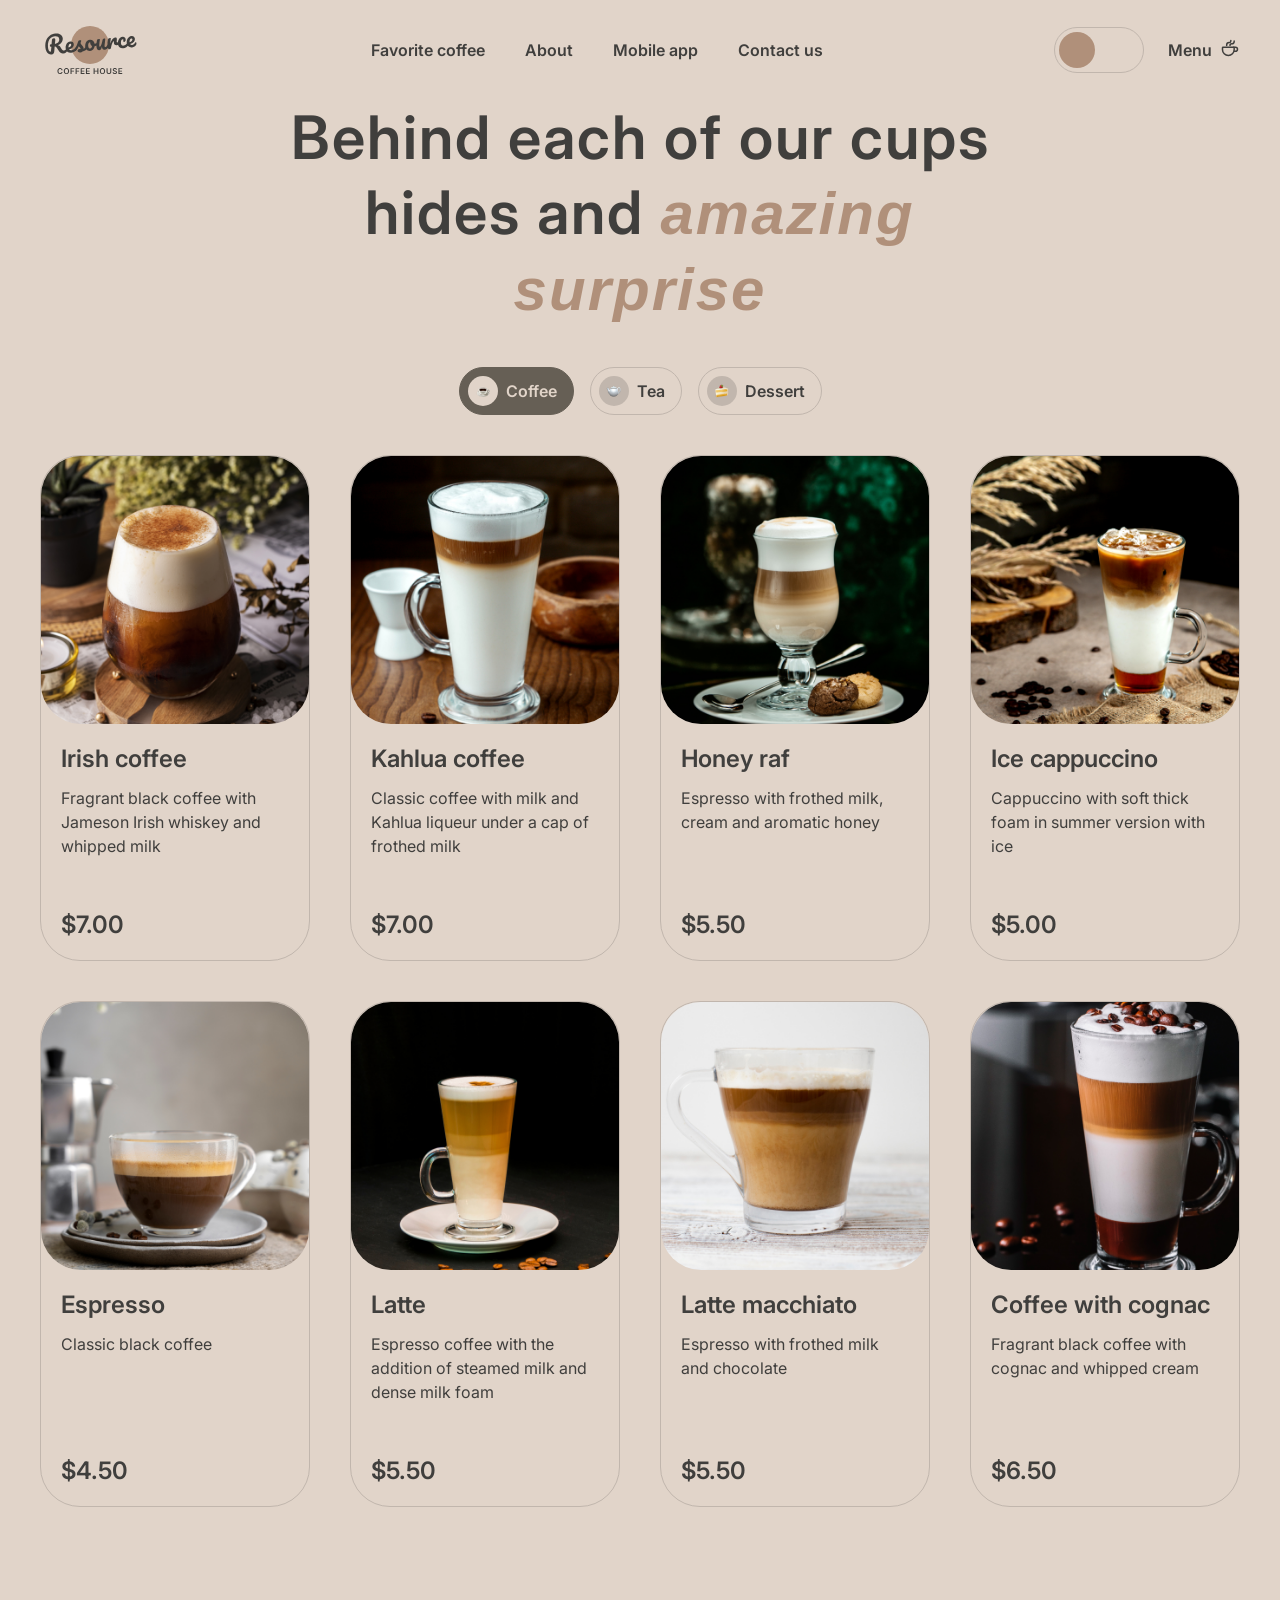
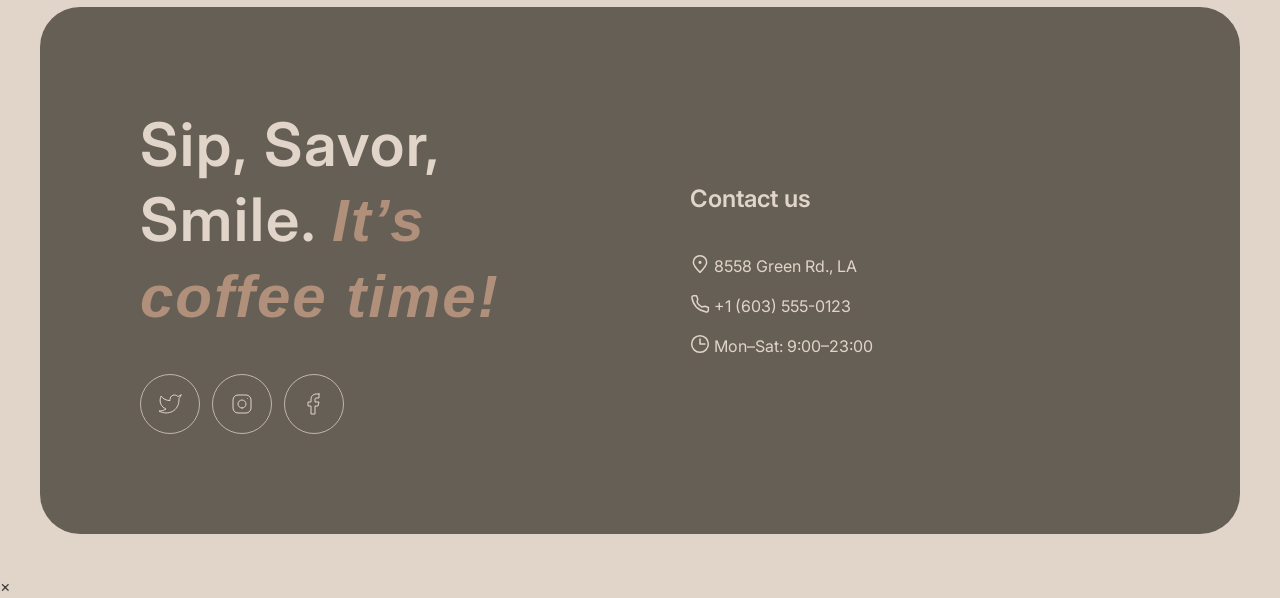
==== commit 286dc22b: "feat: add slider" ====
--- a/menu.html
+++ b/menu.html
@@ -173,6 +173,13 @@
     </div>
   </div>
 </footer>
+<div id="modal" class="modal-overlay hidden">
+  <div class="modal-window">
+  <span id="close-btn" class="close-cross">&times;</span>
+  <h2></h2>
+  <p></p>
+</div>
+</div>
 <script type="module" src="src/scripts/menu.js"></script>
 </body>
 </html>
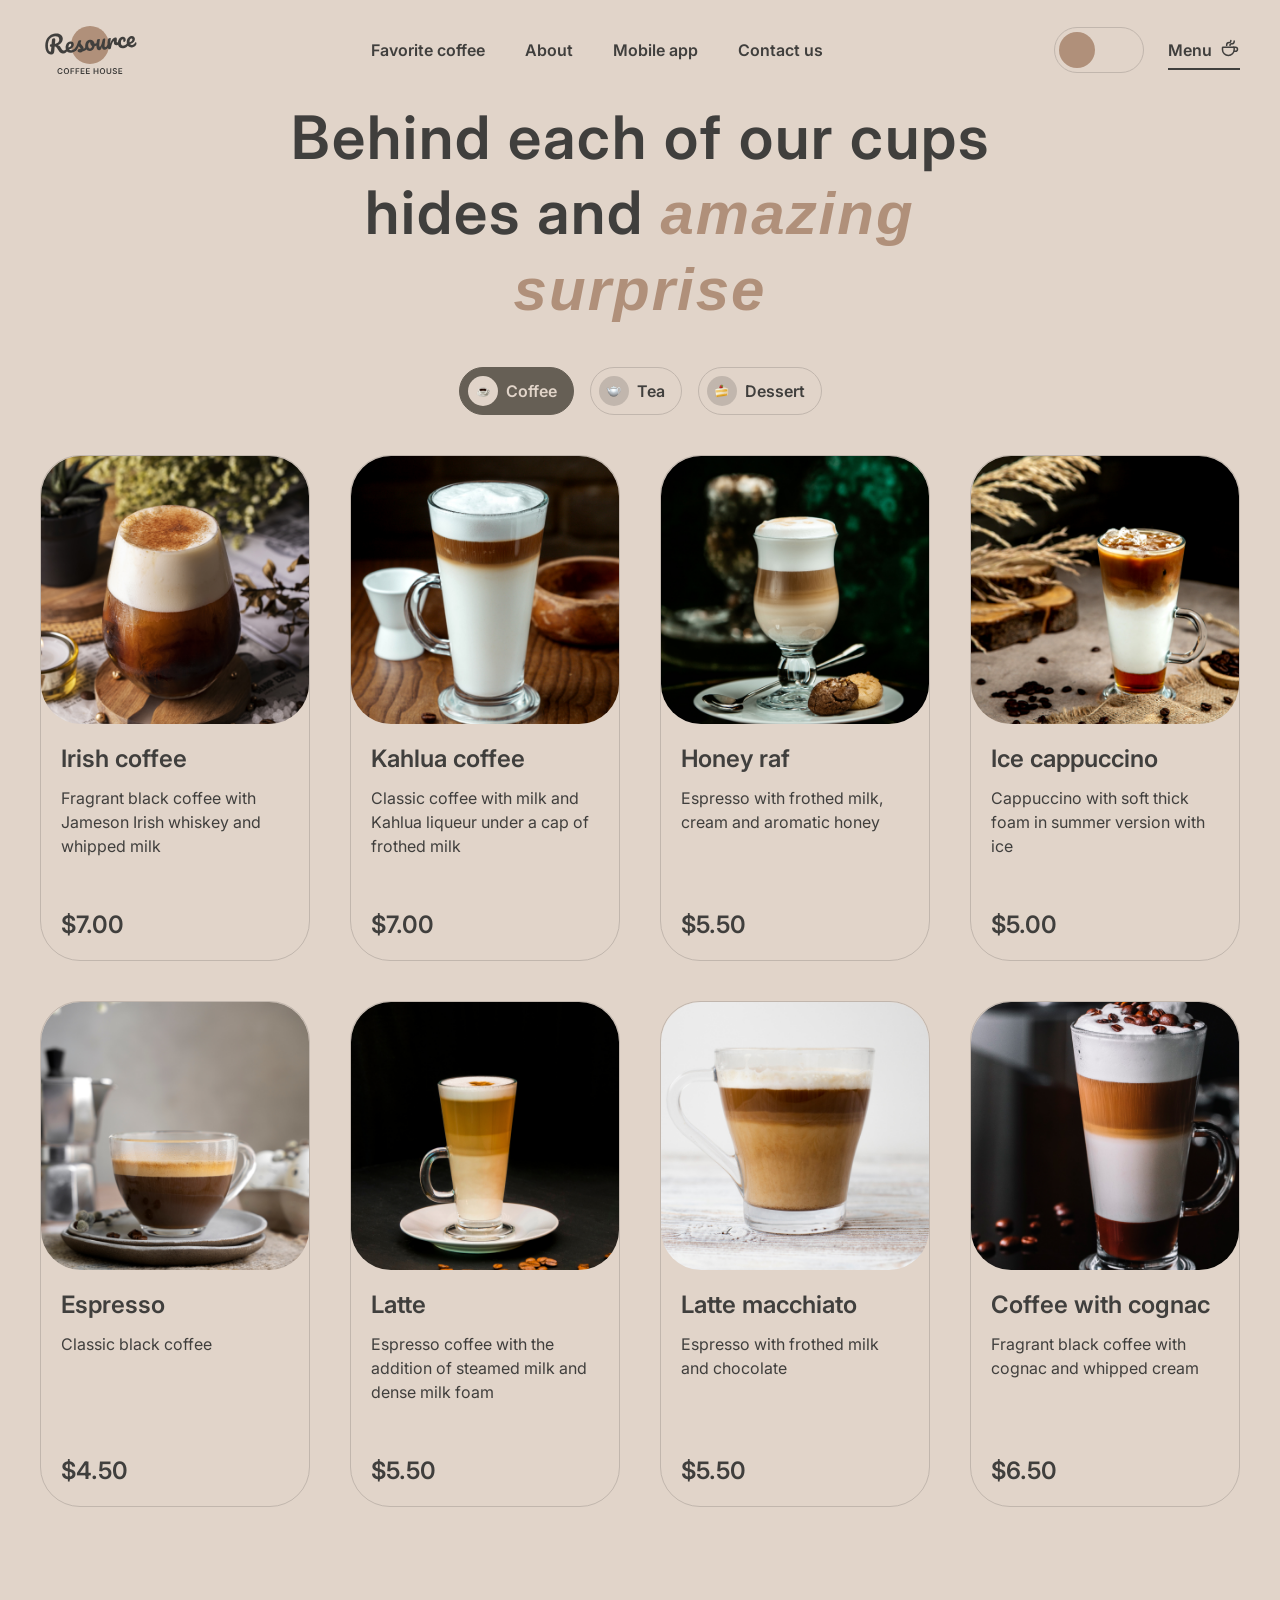
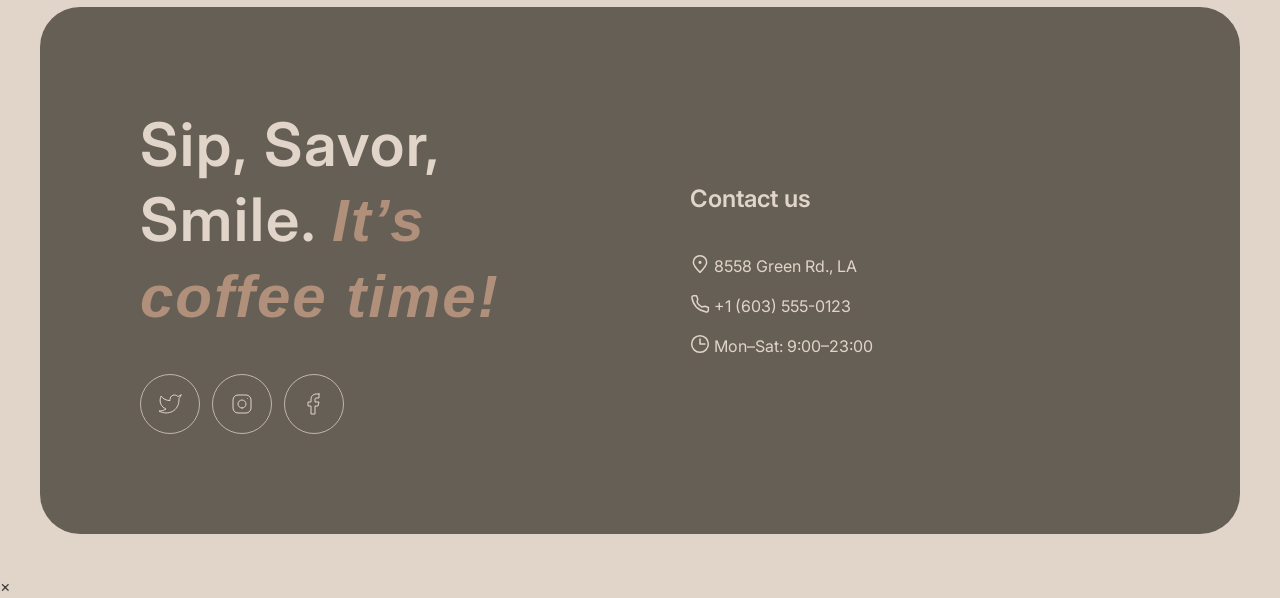
==== commit 1945ea11: "feat: add burger menu" ====
--- a/menu.html
+++ b/menu.html
@@ -13,7 +13,7 @@
   <link rel="stylesheet" href="src/styles/main.css">
 </head>
 <body>
-<header>
+<header class="header" id="header">
   <div class="header__wrapper container">
     <a href="index.html" class="logo" aria-label="Resource Coffee House — на главную">
       <svg class="logo__svg" width="100" height="60" viewBox="0 0 100 60" fill="none"
@@ -95,17 +95,43 @@
           <span class="icon icon--moon" aria-hidden="true"></span>
         </button>
       </div>
-      <a href="menu.html" class="menu-link link">
+      <a href="menu.html" class="menu-link link menu-link-desktop is-active">
         <span>Menu</span>
         <span class="icon icon--coffee-cup menu-link__icon" aria-hidden="true"></span>
       </a>
+      <button class="burger button" type="button" aria-label="Открыть меню" aria-expanded="false"
+              aria-controls="mobile-menu">
+        <span class="burger__line"></span>
+        <span class="burger__line"></span>
+      </button>
     </div>
   </div>
 </header>
+<div class="mobile-menu" id="mobile-menu">
+
+  <div class="mobile-menu__panel" role="dialog" aria-modal="true" aria-label="Главное меню">
+
+    <nav class="mobile-menu__nav">
+      <ul class="mobile-menu__list">
+        <li><a href="#favorite-coffee" class="mobile-menu__link text-mobile-menu" data-close-menu>Favorite coffee</a>
+        </li>
+        <li><a href="#about" class="mobile-menu__link text-mobile-menu" data-close-menu>About</a></li>
+        <li><a href="#mobile-app" class="mobile-menu__link text-mobile-menu" data-close-menu>Mobile app</a></li>
+        <li><a href="#contact" class="mobile-menu__link text-mobile-menu" data-close-menu>Contact us</a></li>
+      </ul>
+    </nav>
+
+    <a href="menu.html" class="menu-link button mobile-menu__cta" data-close-menu>
+      <span>Menu</span>
+      <span class="icon icon--coffee-cup menu-link__icon" aria-hidden="true"></span>
+    </a>
+  </div>
+</div>
 <main>
   <div class="main__wrapper container">
     <section class="menu">
-      <h1 class="menu__title section__title">Behind each of our cups hides and <span class="text-accent">amazing surprise</span></h1>
+      <h1 class="menu__title section__title">Behind each of our cups hides and <span class="text-accent">amazing surprise</span>
+      </h1>
       <div class="buttons__container">
         <button class="buttons__filter button" data-category="coffee">
           <span class="filter__wrapper">
@@ -175,10 +201,10 @@
 </footer>
 <div id="modal" class="modal-overlay hidden">
   <div class="modal-window">
-  <span id="close-btn" class="close-cross">&times;</span>
-  <h2></h2>
-  <p></p>
-</div>
+    <span id="close-btn" class="close-cross">&times;</span>
+    <h2></h2>
+    <p></p>
+  </div>
 </div>
 <script type="module" src="src/scripts/menu.js"></script>
 </body>
--- a/src/styles/main.css
+++ b/src/styles/main.css
@@ -12,6 +12,7 @@
 @import './components/menu_button.css';
 @import './components/slider.css';
 @import './components/card.css';
+@import './components/burger.css';
 
 @import './pages/home.css';
 @import './pages/menu.css';
